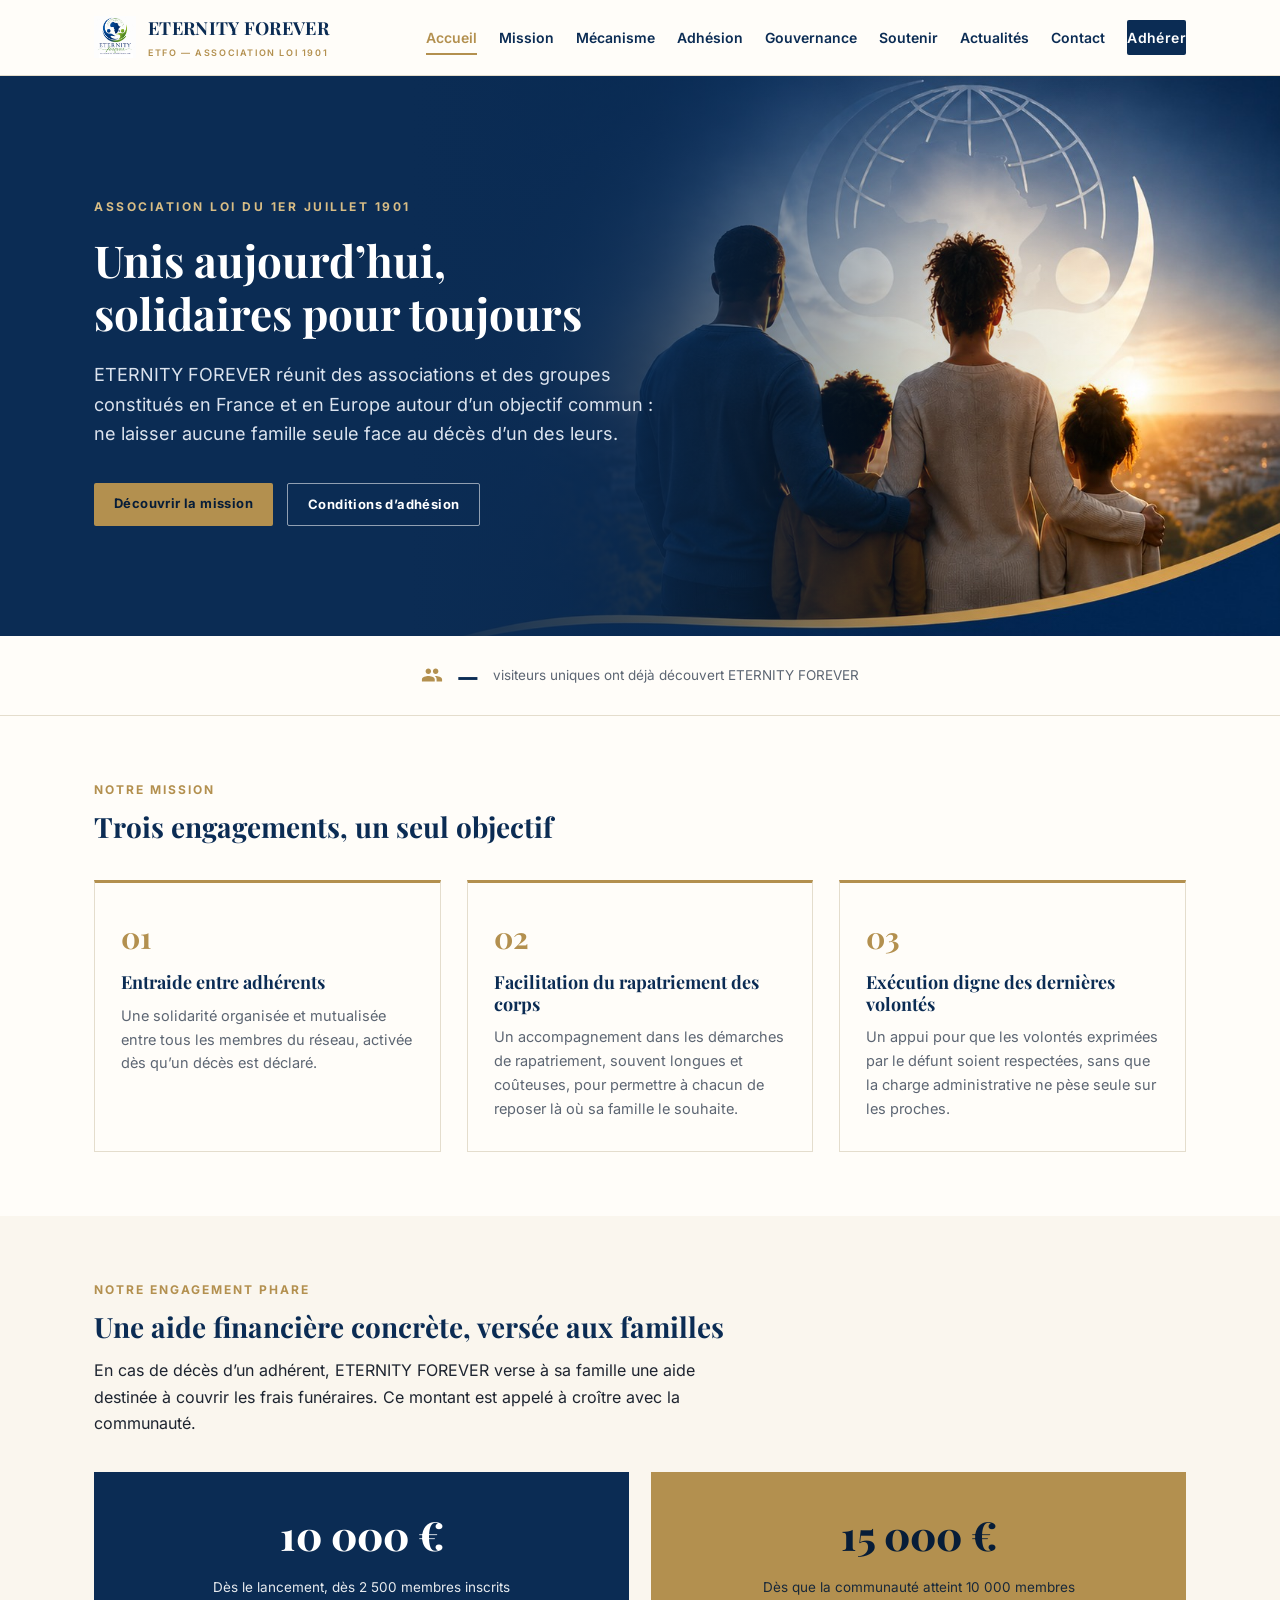
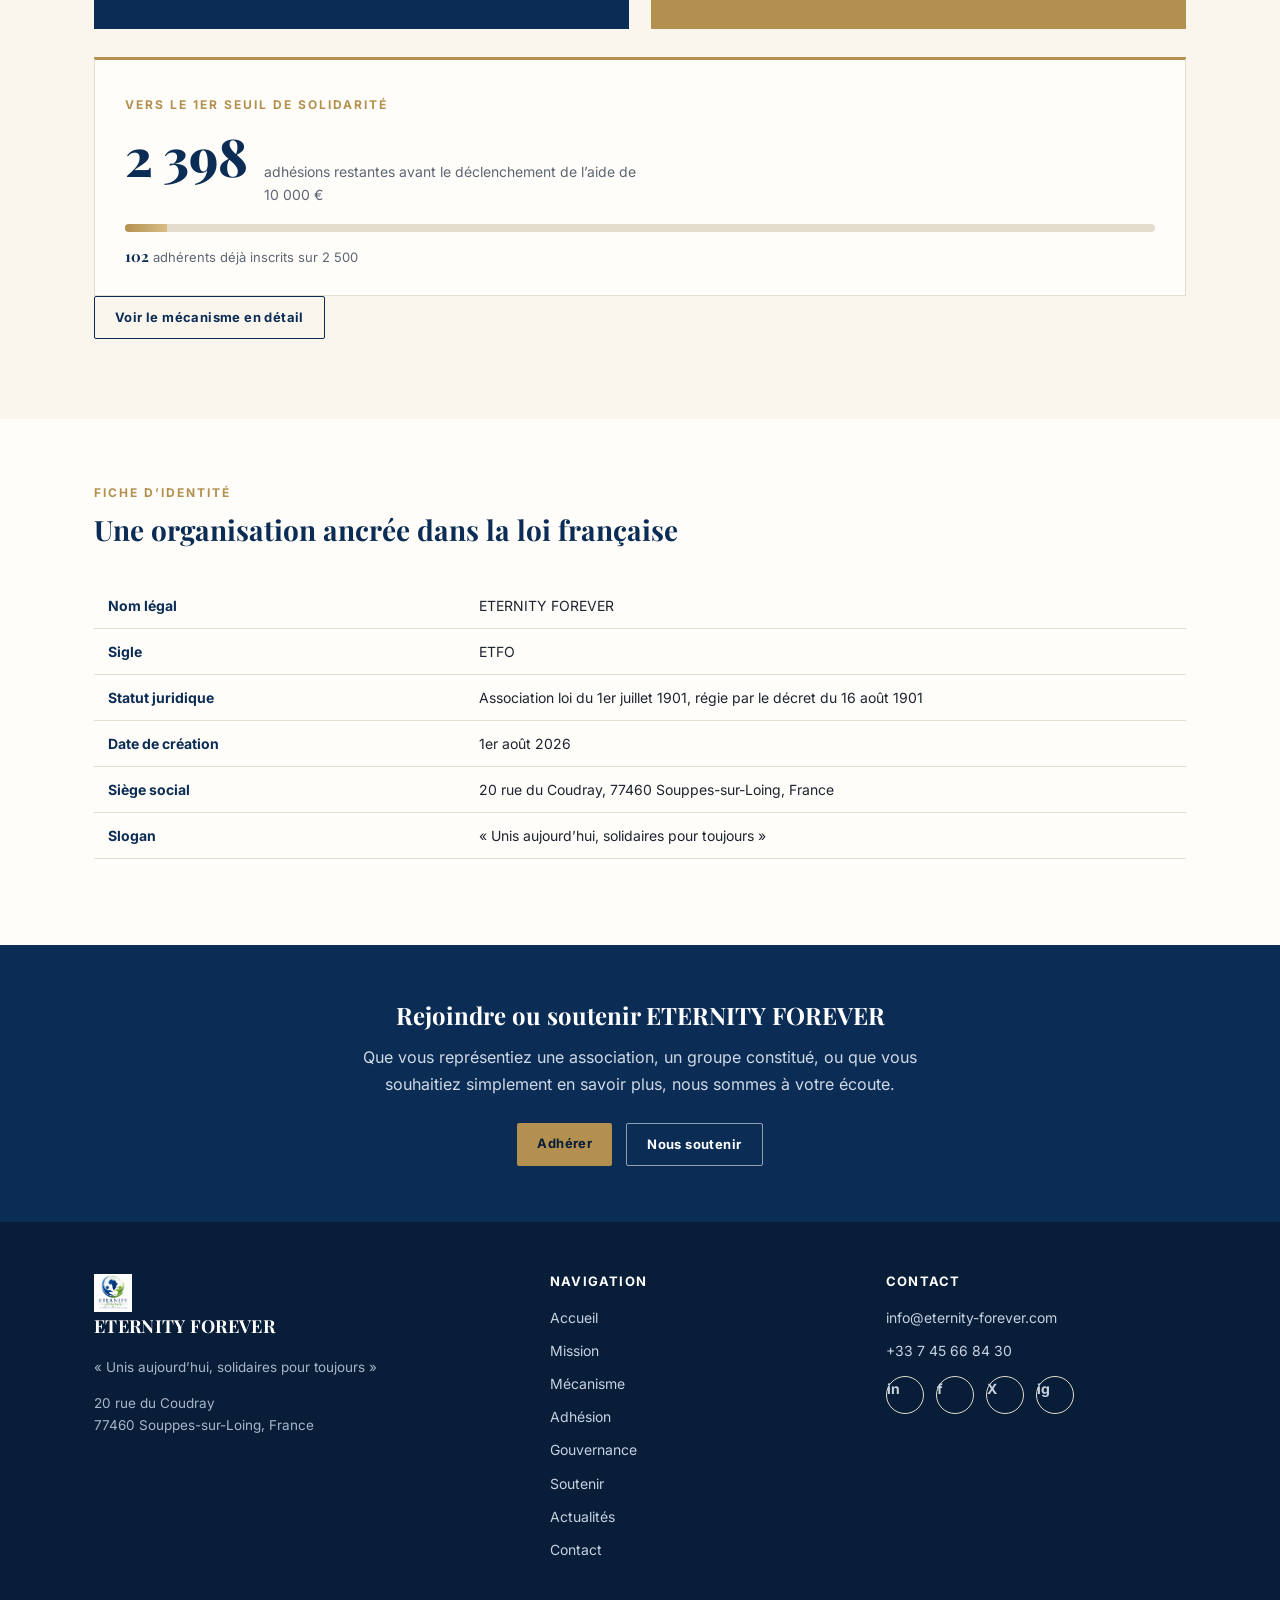
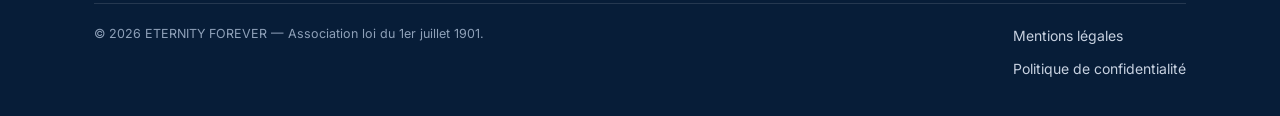
==== index.html @ 6b54b200 "Chnagements 15 sept" ====
<!DOCTYPE html>
<html lang="fr">
<head>
<meta charset="UTF-8">
<meta name="viewport" content="width=device-width, initial-scale=1.0">
<title>ETERNITY FOREVER — Solidarité funéraire entre communautés</title>
<meta name="description" content="ETERNITY FOREVER (ETFO) est une association loi 1901 qui organise l'entraide funéraire entre associations et groupes en France et en Europe : rapatriement des corps, exécution digne des dernières volontés, aide financière aux familles.">
<link rel="canonical" href="https://eternity-forever.com/">
<meta name="robots" content="index, follow">
<link rel="icon" type="image/png" href="assets/favicon.png">
<link rel="stylesheet" href="assets/styles.css?v=1789475439894">

<meta property="og:type" content="website">
<meta property="og:site_name" content="ETERNITY FOREVER">
<meta property="og:title" content="ETERNITY FOREVER — Solidarité funéraire entre communautés">
<meta property="og:description" content="ETERNITY FOREVER (ETFO) est une association loi 1901 qui organise l'entraide funéraire entre associations et groupes en France et en Europe : rapatriement des corps, exécution digne des dernières volontés, aide financière aux familles.">
<meta property="og:url" content="https://eternity-forever.com/">
<meta property="og:image" content="https://eternity-forever.com/assets/cover.png">
<meta property="og:locale" content="fr_FR">
<meta name="twitter:card" content="summary_large_image">
<meta name="twitter:title" content="ETERNITY FOREVER — Solidarité funéraire entre communautés">
<meta name="twitter:description" content="ETERNITY FOREVER (ETFO) est une association loi 1901 qui organise l'entraide funéraire entre associations et groupes en France et en Europe : rapatriement des corps, exécution digne des dernières volontés, aide financière aux familles.">
<meta name="twitter:image" content="https://eternity-forever.com/assets/cover.png">

<script type="application/ld+json">
{
  "@context": "https://schema.org",
  "@type": "NGO",
  "name": "ETERNITY FOREVER",
  "alternateName": "ETFO",
  "url": "https://eternity-forever.com/",
  "logo": "https://eternity-forever.com/assets/logo.jpg",
  "email": "info@eternity-forever.com",
  "telephone": "+33 7 45 66 84 30",
  "slogan": "Unis aujourd\u2019hui, solidaires pour toujours",
  "address": {
    "@type": "PostalAddress",
    "streetAddress": "20 rue du Coudray",
    "postalCode": "77460",
    "addressLocality": "Souppes-sur-Loing",
    "addressCountry": "FR"
  }
}
</script>
</head>
<body>
<a href="#main" class="skip-link">Aller au contenu</a>
<header class="site-header">
    <div class="bar">
      <a href="index.html" class="brand">
        <img src="assets/logo.jpg" alt="Logo ETERNITY FOREVER">
        <span class="name">ETERNITY FOREVER<small>ETFO — Association loi 1901</small></span>
      </a>
      <button class="navtoggle" aria-label="Ouvrir le menu" aria-expanded="false">
        <span></span><span></span><span></span>
      </button>
      <nav class="mainnav">
        <a href="index.html" class="active" aria-current="page">Accueil</a>
        <a href="mission.html">Mission</a>
        <a href="mecanisme.html">Mécanisme</a>
        <a href="adhesion.html">Adhésion</a>
        <a href="gouvernance.html">Gouvernance</a>
        <a href="soutenir.html">Soutenir</a>
        <a href="actualites.html">Actualités</a>
        <a href="contact.html">Contact</a>
        <a href="adhesion.html" class="cta-btn">Adhérer</a>
      </nav>
    </div>
  </header>
<main id="main">

  <section class="hero">
    <div class="hero-inner">
      <div class="eyebrow">Association loi du 1er juillet 1901</div>
      <h1>Unis aujourd’hui,<br>solidaires pour toujours</h1>
      <p class="lead">ETERNITY FOREVER réunit des associations et des groupes constitués en France et en Europe autour d’un objectif commun : ne laisser aucune famille seule face au décès d’un des leurs.</p>
      <div class="actions">
        <a href="mission.html" class="cta-btn light">Découvrir la mission</a>
        <a href="adhesion.html" class="cta-btn outline">Conditions d’adhésion</a>
      </div>
    </div>
  </section>

  <section class="visitor-band">
    <div class="vb-inner">
      <span class="vb-icon" aria-hidden="true">
        <svg viewBox="0 0 24 24" fill="none" xmlns="http://www.w3.org/2000/svg"><path d="M16 11c1.66 0 2.99-1.34 2.99-3S17.66 5 16 5s-3 1.34-3 3 1.34 3 3 3zm-8 0c1.66 0 2.99-1.34 2.99-3S9.66 5 8 5 5 6.34 5 8s1.34 3 3 3zm0 2c-2.33 0-7 1.17-7 3.5V19h14v-2.5c0-2.33-4.67-3.5-7-3.5zm8 0c-.29 0-.62.02-.97.05 1.16.84 1.97 1.97 1.97 3.45V19h6v-2.5c0-2.33-4.67-3.5-7-3.5z" fill="currentColor"/></svg>
      </span>
      <span class="vb-count" id="visitor-count">—</span>
      <span class="vb-label">visiteurs uniques ont déjà découvert ETERNITY FOREVER</span>
    </div>
  </section>

  <section class="block">
    <div class="container">
      <div class="section-head">
        <div class="kicker">Notre mission</div>
        <h2>Trois engagements, un seul objectif</h2>
      </div>
      <div class="grid3">
        <div class="pillar">
          <div class="pnum">01</div>
          <h3>Entraide entre adhérents</h3>
          <p>Une solidarité organisée et mutualisée entre tous les membres du réseau, activée dès qu’un décès est déclaré.</p>
        </div>
        <div class="pillar">
          <div class="pnum">02</div>
          <h3>Facilitation du rapatriement des corps</h3>
          <p>Un accompagnement dans les démarches de rapatriement, souvent longues et coûteuses, pour permettre à chacun de reposer là où sa famille le souhaite.</p>
        </div>
        <div class="pillar">
          <div class="pnum">03</div>
          <h3>Exécution digne des dernières volontés</h3>
          <p>Un appui pour que les volontés exprimées par le défunt soient respectées, sans que la charge administrative ne pèse seule sur les proches.</p>
        </div>
      </div>
    </div>
  </section>

  <section class="block alt">
    <div class="container">
      <div class="section-head">
        <div class="kicker">Notre engagement phare</div>
        <h2>Une aide financière concrète, versée aux familles</h2>
        <p>En cas de décès d’un adhérent, ETERNITY FOREVER verse à sa famille une aide destinée à couvrir les frais funéraires. Ce montant est appelé à croître avec la communauté.</p>
      </div>
      <div class="stat-row">
        <div class="stat">
          <div class="amount">10 000 €</div>
          <div class="cond">Dès le lancement, dès 2 500 membres inscrits</div>
        </div>
        <div class="stat alt">
          <div class="amount">15 000 €</div>
          <div class="cond">Dès que la communauté atteint 10 000 membres</div>
        </div>
      </div>

      <div class="countdown-box">
        <span class="cd-kicker">VERS LE 1ER SEUIL DE SOLIDARITÉ</span>
        <div class="cd-figures">
          <span class="cd-number">2 398</span>
          <span class="cd-caption">adhésions restantes avant le déclenchement de l’aide de 10 000 €</span>
        </div>
        <div class="cd-bar-track"><div class="cd-bar-fill" style="width:4.08%"></div></div>
        <div class="cd-foot"><strong>102</strong> adhérents déjà inscrits sur 2 500</div>
      </div>

      <p><a href="mecanisme.html" class="cta-btn ghost">Voir le mécanisme en détail</a></p>
    </div>
  </section>

  <section class="block">
    <div class="container">
      <div class="section-head">
        <div class="kicker">Fiche d’identité</div>
        <h2>Une organisation ancrée dans la loi française</h2>
      </div>
      <table class="info">
        <tr><td class="k">Nom légal</td><td>ETERNITY FOREVER</td></tr>
        <tr><td class="k">Sigle</td><td>ETFO</td></tr>
        <tr><td class="k">Statut juridique</td><td>Association loi du 1er juillet 1901, régie par le décret du 16 août 1901</td></tr>
        <tr><td class="k">Date de création</td><td>1er août 2026</td></tr>
        <tr><td class="k">Siège social</td><td>20 rue du Coudray, 77460 Souppes-sur-Loing, France</td></tr>
        <tr><td class="k">Slogan</td><td>« Unis aujourd’hui, solidaires pour toujours »</td></tr>
      </table>
    </div>
  </section>

  <section class="cta-band">
    <div class="container">
      <h2>Rejoindre ou soutenir ETERNITY FOREVER</h2>
      <p>Que vous représentiez une association, un groupe constitué, ou que vous souhaitiez simplement en savoir plus, nous sommes à votre écoute.</p>
      <div class="actions">
        <a href="adhesion.html" class="cta-btn light">Adhérer</a>
        <a href="soutenir.html" class="cta-btn outline">Nous soutenir</a>
      </div>
    </div>
  </section>

</main>
<footer class="site-footer">
    <div class="container">
      <div class="footer-grid">
        <div>
          <a href="index.html" class="brand" style="margin-bottom:14px;">
            <img src="assets/logo.jpg" alt="Logo ETERNITY FOREVER" style="height:38px;">
            <span class="name">ETERNITY FOREVER</span>
          </a>
          <p>« Unis aujourd’hui, solidaires pour toujours »</p>
          <p>20 rue du Coudray<br>77460 Souppes-sur-Loing, France</p>
        </div>
        <div>
          <h4>Navigation</h4>
          <a href="index.html">Accueil</a>
          <a href="mission.html">Mission</a>
          <a href="mecanisme.html">Mécanisme</a>
          <a href="adhesion.html">Adhésion</a>
          <a href="gouvernance.html">Gouvernance</a>
          <a href="soutenir.html">Soutenir</a>
          <a href="actualites.html">Actualités</a>
          <a href="contact.html">Contact</a>
        </div>
        <div>
          <h4>Contact</h4>
          <a href="mailto:info@eternity-forever.com">info@eternity-forever.com</a>
          <a href="tel:+33745668430">+33 7 45 66 84 30</a>
          <div class="social-row" aria-label="Réseaux sociaux d'ETERNITY FOREVER">
            <a href="#" title="LinkedIn (lien à compléter)">in</a>
            <a href="#" title="Facebook (lien à compléter)">f</a>
            <a href="#" title="X (lien à compléter)">X</a>
            <a href="#" title="Instagram (lien à compléter)">ig</a>
          </div>
        </div>
      </div>
      <div class="footer-bottom">
        <span>© 2026 ETERNITY FOREVER — Association loi du 1er juillet 1901.</span>
        <span><a href="mentions-legales.html">Mentions légales</a><a href="confidentialite.html">Politique de confidentialité</a></span>
      </div>
    </div>
  </footer>
<script src="assets/main.js?v=1789475439894"></script>
</body>
</html>
---- assets/styles.css ----
/* ==========================================================================
   ETERNITY FOREVER — feuille de style du site
   ========================================================================== */

@font-face { font-family:'Playfair'; src:url('fonts/Playfair-400.ttf') format('truetype'); font-weight:400; font-style:normal; font-display:swap; }
@font-face { font-family:'Playfair'; src:url('fonts/Playfair-500.ttf') format('truetype'); font-weight:500; font-style:normal; font-display:swap; }
@font-face { font-family:'Playfair'; src:url('fonts/Playfair-600.ttf') format('truetype'); font-weight:600; font-style:normal; font-display:swap; }
@font-face { font-family:'Playfair'; src:url('fonts/Playfair-700.ttf') format('truetype'); font-weight:700; font-style:normal; font-display:swap; }
@font-face { font-family:'Playfair'; src:url('fonts/Playfair-800.ttf') format('truetype'); font-weight:800; font-style:normal; font-display:swap; }
@font-face { font-family:'Playfair'; src:url('fonts/Playfair-900.ttf') format('truetype'); font-weight:900; font-style:normal; font-display:swap; }
@font-face { font-family:'Inter'; src:url('fonts/Inter-300.ttf') format('truetype'); font-weight:300; font-style:normal; font-display:swap; }
@font-face { font-family:'Inter'; src:url('fonts/Inter-400.ttf') format('truetype'); font-weight:400; font-style:normal; font-display:swap; }
@font-face { font-family:'Inter'; src:url('fonts/Inter-500.ttf') format('truetype'); font-weight:500; font-style:normal; font-display:swap; }
@font-face { font-family:'Inter'; src:url('fonts/Inter-600.ttf') format('truetype'); font-weight:600; font-style:normal; font-display:swap; }
@font-face { font-family:'Inter'; src:url('fonts/Inter-700.ttf') format('truetype'); font-weight:700; font-style:normal; font-display:swap; }
@font-face { font-family:'Inter'; src:url('fonts/Inter-800.ttf') format('truetype'); font-weight:800; font-style:normal; font-display:swap; }

:root{
  --navy:#0b2c54;
  --navy-deep:#071d38;
  --green:#4c7a2a;
  --green-deep:#3a5e20;
  --gold:#b3904f;
  --gold-light:#d8bd85;
  --cream:#faf6ee;
  --paper:#fffdf9;
  --ink:#1d2430;
  --muted:#5d6673;
  --hair:#e4ddcd;
  --maxw:1140px;
}

*{ box-sizing:border-box; }
html{ scroll-behavior:smooth; }
body{
  margin:0;
  font-family:'Inter',Arial,sans-serif;
  color:var(--ink);
  background:var(--paper);
  line-height:1.65;
  -webkit-font-smoothing:antialiased;
}
img{ max-width:100%; display:block; }
a{ color:inherit; text-decoration:none; }
h1,h2,h3,h4{ font-family:'Playfair',Georgia,serif; color:var(--navy); margin:0 0 0.5em; line-height:1.2; }
p{ margin:0 0 1em; }
.container{ max-width:var(--maxw); margin:0 auto; padding:0 24px; }
.kicker{ font-size:12px; letter-spacing:2px; text-transform:uppercase; color:var(--gold); font-weight:700; margin-bottom:10px; }
.rule{ width:56px; height:3px; background:var(--gold); margin:18px 0 28px; border:none; }
.rule.center{ margin-left:auto; margin-right:auto; }

/* ---------- Header ---------- */
.site-header{
  position:sticky; top:0; z-index:50;
  background:rgba(255,253,249,.94);
  backdrop-filter:blur(6px);
  border-bottom:1px solid var(--hair);
}
.site-header .bar{ display:flex; align-items:center; justify-content:space-between; padding:14px 24px; max-width:var(--maxw); margin:0 auto; }
.brand{ display:flex; align-items:center; gap:12px; }
.brand img{ height:42px; width:auto; }
.brand .name{ font-family:'Playfair',serif; font-weight:700; color:var(--navy); font-size:18px; letter-spacing:.3px; }
.brand .name small{ display:block; font-family:'Inter',sans-serif; font-weight:600; letter-spacing:1.6px; text-transform:uppercase; font-size:9px; color:var(--gold); margin-top:2px; }

nav.mainnav{ display:flex; align-items:center; gap:22px; }
nav.mainnav a{ font-size:14px; font-weight:600; color:var(--navy); position:relative; padding:6px 0; white-space:nowrap; }
nav.mainnav a.active{ color:var(--gold); }
nav.mainnav a::after{ content:""; position:absolute; left:0; right:0; bottom:0; height:2px; background:var(--gold); transform:scaleX(0); transition:transform .2s; }
nav.mainnav a:hover::after, nav.mainnav a.active::after{ transform:scaleX(1); }
.cta-btn{ display:inline-block; background:var(--navy); color:#fff !important; padding:10px 20px; border-radius:2px; font-size:13px; font-weight:700; letter-spacing:.4px; }
.cta-btn:hover{ background:var(--navy-deep); }
.cta-btn.ghost{ background:transparent; color:var(--navy) !important; border:1.5px solid var(--navy); }
.cta-btn.ghost:hover{ background:var(--navy); color:#fff !important; }
/* Variantes pour boutons sur fond sombre (hero, cta-band, ...) */
.cta-btn.light{ background:var(--gold); color:var(--navy-deep) !important; }
.cta-btn.light:hover{ background:var(--gold-light); }
.cta-btn.outline{ background:transparent; border:1.5px solid rgba(255,255,255,.55); color:#fff !important; }
.cta-btn.outline:hover{ background:rgba(255,255,255,.1); }

.navtoggle{ display:none; background:none; border:none; cursor:pointer; padding:8px; }
.navtoggle span{ display:block; width:24px; height:2px; background:var(--navy); margin:5px 0; transition:.2s; }

@media (max-width:900px){
  nav.mainnav{
    position:fixed; inset:64px 0 0 0; background:var(--paper);
    flex-direction:column; align-items:flex-start; gap:0;
    padding:12px 24px; transform:translateX(100%); transition:transform .25s ease;
    overflow-y:auto;
  }
  nav.mainnav.open{ transform:translateX(0); }
  nav.mainnav a{ width:100%; padding:14px 0; border-bottom:1px solid var(--hair); }
  nav.mainnav .cta-btn{ margin-top:16px; text-align:center; width:100%; }
  .navtoggle{ display:block; }
}

/* ---------- Hero ---------- */
.hero{
  position:relative; color:#fff; overflow:hidden;
  background-image:
    linear-gradient(90deg, var(--navy) 0%, var(--navy) 32%, rgba(11,44,84,.72) 52%, rgba(11,44,84,.18) 72%, rgba(11,44,84,0) 88%),
    url('hero-family.jpg');
  background-size: cover;
  background-position: center right;
  background-repeat: no-repeat;
  min-height:560px;
  display:flex;
  align-items:center;
}
.hero-inner{ position:relative; z-index:1; max-width:var(--maxw); margin:0 auto; padding:96px 24px 84px; width:100%; }
.hero .eyebrow{ font-size:12px; letter-spacing:2.5px; text-transform:uppercase; color:var(--gold-light); font-weight:700; margin-bottom:18px; }
.hero h1{ color:#fff; font-size:44px; max-width:720px; margin-bottom:20px; }
.hero .lead{ color:#dbe3ee; font-size:18px; max-width:560px; margin-bottom:34px; }
.hero .actions{ display:flex; gap:14px; flex-wrap:wrap; }
.hero .cta-btn.light{ background:var(--gold); color:var(--navy-deep) !important; }
.hero .cta-btn.light:hover{ background:var(--gold-light); }
.hero .cta-btn.outline{ border:1.5px solid rgba(255,255,255,.55); color:#fff !important; }
.hero .cta-btn.outline:hover{ background:rgba(255,255,255,.1); }
@media (max-width:600px){ .hero{ min-height:440px; } .hero h1{ font-size:32px; } .hero-inner{ padding:70px 20px 56px; } }

/* Visitor counter band (accueil uniquement) */
.visitor-band{ background:var(--paper); border-bottom:1px solid var(--hair); padding:20px 24px; }
.visitor-band .vb-inner{
  max-width:var(--maxw); margin:0 auto; display:flex; align-items:center; justify-content:center;
  gap:14px; text-align:center; flex-wrap:wrap;
}
.visitor-band .vb-icon{ color:var(--gold); flex-shrink:0; display:flex; }
.visitor-band .vb-icon svg{ width:22px; height:22px; }
.visitor-band .vb-count{ font-family:'Playfair',serif; font-weight:800; font-size:24px; color:var(--navy); }
.visitor-band .vb-label{ font-size:13.5px; color:var(--muted); }
@media (max-width:600px){ .visitor-band .vb-label{ font-size:12.5px; } }

.page-hero{ background:var(--navy); color:#fff; padding:64px 24px 54px; }
.page-hero .container{ max-width:var(--maxw); }
.page-hero h1{ color:#fff; font-size:34px; margin-bottom:10px; }
.page-hero p{ color:#cfd9e6; max-width:640px; font-size:16px; margin:0; }

/* ---------- Sections ---------- */
section.block{ padding:64px 24px; }
section.block.tight{ padding:44px 24px; }
section.block.alt{ background:var(--cream); }
.section-head{ max-width:640px; margin-bottom:36px; }
.section-head h2{ font-size:28px; }

/* Pillars / cards */
.grid3{ display:grid; grid-template-columns:repeat(3,1fr); gap:26px; }
.grid2{ display:grid; grid-template-columns:repeat(2,1fr); gap:26px; }
@media (max-width:820px){ .grid3, .grid2{ grid-template-columns:1fr; } }

.pillar{ background:var(--paper); border:1px solid var(--hair); padding:30px 26px; border-top:3px solid var(--gold); }
.pillar .pnum{ font-family:'Playfair',serif; font-size:30px; color:var(--gold); font-weight:700; margin-bottom:10px; }
.pillar h3{ font-size:18px; margin-bottom:10px; }
.pillar p{ color:var(--muted); font-size:14.5px; margin:0; }

/* Stats */
.stat-row{ display:flex; gap:22px; flex-wrap:wrap; margin:28px 0; }
.stat{ flex:1; min-width:220px; background:var(--navy); color:#fff; padding:30px 26px; text-align:center; }
.stat.alt{ background:var(--gold); color:var(--navy-deep); }
.stat .amount{ font-family:'Playfair',serif; font-size:40px; font-weight:800; margin-bottom:8px; }
.stat .cond{ font-size:13.5px; opacity:.9; }

/* Compte à rebours vers le 1er seuil de solidarité (2 500 membres) */
.countdown-box{ background:var(--paper); border:1px solid var(--hair); border-top:3px solid var(--gold); padding:30px 30px 26px; }
.cd-kicker{ font-size:12px; letter-spacing:2px; text-transform:uppercase; color:var(--gold); font-weight:700; }
.cd-figures{ display:flex; align-items:baseline; gap:16px; flex-wrap:wrap; margin:14px 0 18px; }
.cd-number{ font-family:'Playfair',serif; font-weight:800; font-size:52px; color:var(--navy); line-height:1; }
.cd-caption{ font-size:14px; color:var(--muted); max-width:380px; }
.cd-bar-track{ height:8px; background:var(--hair); border-radius:4px; overflow:hidden; }
.cd-bar-fill{ height:100%; width:0%; background:linear-gradient(90deg,var(--gold),var(--gold-light)); transition:width .6s ease; }
.cd-foot{ margin-top:12px; font-size:13px; color:var(--muted); }
.cd-foot strong{ color:var(--navy); font-family:'Playfair',serif; font-size:15px; font-weight:700; }

/* Flow / steps */
.flow{ display:flex; align-items:stretch; gap:18px; margin:30px 0; flex-wrap:wrap; }
.flow .step{ flex:1; min-width:200px; background:var(--paper); border:1px solid var(--hair); padding:22px; }
.flow .step h4{ font-size:15px; margin-bottom:8px; }
.flow .step p{ font-size:13.5px; color:var(--muted); margin:0; }
.flow .arrow{ display:flex; align-items:center; justify-content:center; color:var(--gold); font-size:22px; font-weight:700; }
@media (max-width:820px){ .flow{ flex-direction:column; } .flow .arrow{ transform:rotate(90deg); } }

.steps{ counter-reset:step; margin:28px 0; }
.step-item{ display:flex; gap:18px; padding:18px 0; border-bottom:1px solid var(--hair); }
.step-item:last-child{ border-bottom:none; }
.step-item .sn{ flex:0 0 auto; width:36px; height:36px; border-radius:50%; background:var(--navy); color:#fff; display:flex; align-items:center; justify-content:center; font-family:'Playfair',serif; font-weight:700; }
.step-item h4{ font-size:15.5px; margin-bottom:4px; }
.step-item p{ font-size:14px; color:var(--muted); margin:0; }

/* Callouts */
.callout{ background:var(--cream); border-left:4px solid var(--gold); padding:18px 22px; margin:24px 0; font-size:14.5px; color:var(--ink); }
.callout.green{ border-left-color:var(--green); }
.callout b{ color:var(--navy); }

/* Info table */
table.info{ width:100%; border-collapse:collapse; margin:22px 0; font-size:14px; }
table.info th{ text-align:left; background:var(--navy); color:#fff; padding:10px 14px; font-family:'Playfair',serif; font-weight:700; font-size:14px; }
table.info td{ padding:11px 14px; border-bottom:1px solid var(--hair); vertical-align:top; }
table.info td.k{ font-weight:700; color:var(--navy); width:34%; }

/* Org chart */
.org{ display:flex; flex-direction:column; align-items:center; gap:0; margin:34px 0; }
.org-box{ width:100%; max-width:560px; border:1.5px solid var(--navy); padding:16px 22px; text-align:center; background:var(--paper); }
.org-box.dashed{ border-style:dashed; }
.org-box .t{ font-family:'Playfair',serif; font-weight:700; color:var(--navy); font-size:16px; }
.org-box .s{ font-size:13px; color:var(--muted); margin-top:4px; }
.org-connector{ width:2px; height:26px; background:var(--gold); }

/* Person cards */
.person{ background:var(--paper); border:1px solid var(--hair); text-align:center; padding:0 0 26px; overflow:hidden; }
.person .top-band{ height:6px; background:linear-gradient(90deg,var(--gold),var(--green)); }
.person .initials{ width:64px; height:64px; border-radius:50%; background:var(--navy); color:#fff; display:flex; align-items:center; justify-content:center; font-family:'Playfair',serif; font-weight:700; font-size:20px; margin:24px auto 14px; }
.person .role{ font-size:11px; letter-spacing:1.6px; text-transform:uppercase; color:var(--gold); font-weight:700; }
.person .name{ font-family:'Playfair',serif; font-weight:700; color:var(--navy); font-size:18px; margin:8px 0 12px; }
.person .desc{ font-size:13.5px; color:var(--muted); padding:0 22px; }

/* Contact */
.contact-grid{ display:grid; grid-template-columns:repeat(3,1fr); gap:26px; margin:30px 0; }
@media (max-width:820px){ .contact-grid{ grid-template-columns:1fr; } }
.contact-card{ background:var(--paper); border:1px solid var(--hair); padding:22px; }
.contact-card .lbl{ font-size:11px; letter-spacing:1.4px; text-transform:uppercase; color:var(--gold); font-weight:700; margin-bottom:8px; }
.contact-card .val{ font-size:15px; color:var(--ink); font-weight:600; }
.contact-card a.val{ color:var(--navy); }

form.contact-form{ display:grid; gap:16px; max-width:640px; margin-top:24px; }
form.contact-form label{ font-size:13px; font-weight:700; color:var(--navy); display:block; margin-bottom:6px; }
form.contact-form input, form.contact-form textarea, form.contact-form select{
  width:100%; padding:12px 14px; border:1px solid var(--hair); background:var(--paper);
  font-family:'Inter',sans-serif; font-size:14px; color:var(--ink);
}
form.contact-form textarea{ min-height:140px; resize:vertical; }
form.contact-form button{ justify-self:start; }
.form-row2{ display:grid; grid-template-columns:1fr 1fr; gap:16px; }
@media (max-width:600px){ .form-row2{ grid-template-columns:1fr; } }
.form-note{ font-size:12.5px; color:var(--muted); }

.social-row{ display:flex; gap:12px; margin-top:14px; }
.social-row a{ width:38px; height:38px; border:1px solid var(--hair); border-radius:50%; display:flex; align-items:center; justify-content:center; font-size:13px; font-weight:700; color:var(--navy); }
.social-row a:hover{ background:var(--navy); color:#fff; border-color:var(--navy); }

/* CTA banner */
.cta-band{ background:var(--navy); color:#fff; padding:56px 24px; text-align:center; }
.cta-band h2{ color:#fff; margin-bottom:14px; }
.cta-band p{ color:#cfd9e6; max-width:560px; margin:0 auto 26px; }
.cta-band .actions{ display:flex; gap:14px; justify-content:center; flex-wrap:wrap; }

/* Notice / placeholder box */
.notice-box{ border:1.5px dashed var(--gold); background:var(--cream); padding:40px 30px; text-align:center; max-width:640px; margin:20px auto; }
.notice-box h3{ margin-bottom:10px; }
.notice-box p{ color:var(--muted); margin:0; }

/* Footer */
footer.site-footer{ background:var(--navy-deep); color:#c7d1e0; padding:52px 24px 26px; }
footer.site-footer .container{ max-width:var(--maxw); }
.footer-grid{ display:grid; grid-template-columns:1.4fr 1fr 1fr; gap:36px; margin-bottom:32px; }
@media (max-width:820px){ .footer-grid{ grid-template-columns:1fr; } }
footer.site-footer .brand .name{ color:#fff; }
footer.site-footer h4{ color:#fff; font-family:'Inter',sans-serif; font-size:13px; letter-spacing:1.2px; text-transform:uppercase; margin-bottom:16px; }
footer.site-footer a{ display:block; font-size:14px; color:#c7d1e0; margin-bottom:10px; }
footer.site-footer a:hover{ color:var(--gold-light); }
footer.site-footer p{ font-size:13.5px; color:#a9b6c8; }
.footer-bottom{ border-top:1px solid rgba(255,255,255,.12); padding-top:20px; display:flex; justify-content:space-between; flex-wrap:wrap; gap:10px; font-size:12.5px; color:#8ea0b8; }
.footer-bottom a{ color:#8ea0b8; display:inline; margin:0 0 0 16px; }

.skip-link{ position:absolute; left:-999px; top:0; background:var(--navy); color:#fff; padding:10px 16px; z-index:100; }
.skip-link:focus{ left:8px; top:8px; }

.legal-content{ max-width:760px; margin:0 auto; }
.legal-content h2{ font-size:20px; margin-top:34px; }
.legal-content p, .legal-content li{ color:var(--ink); font-size:14.5px; }
.legal-content ul{ padding-left:20px; }
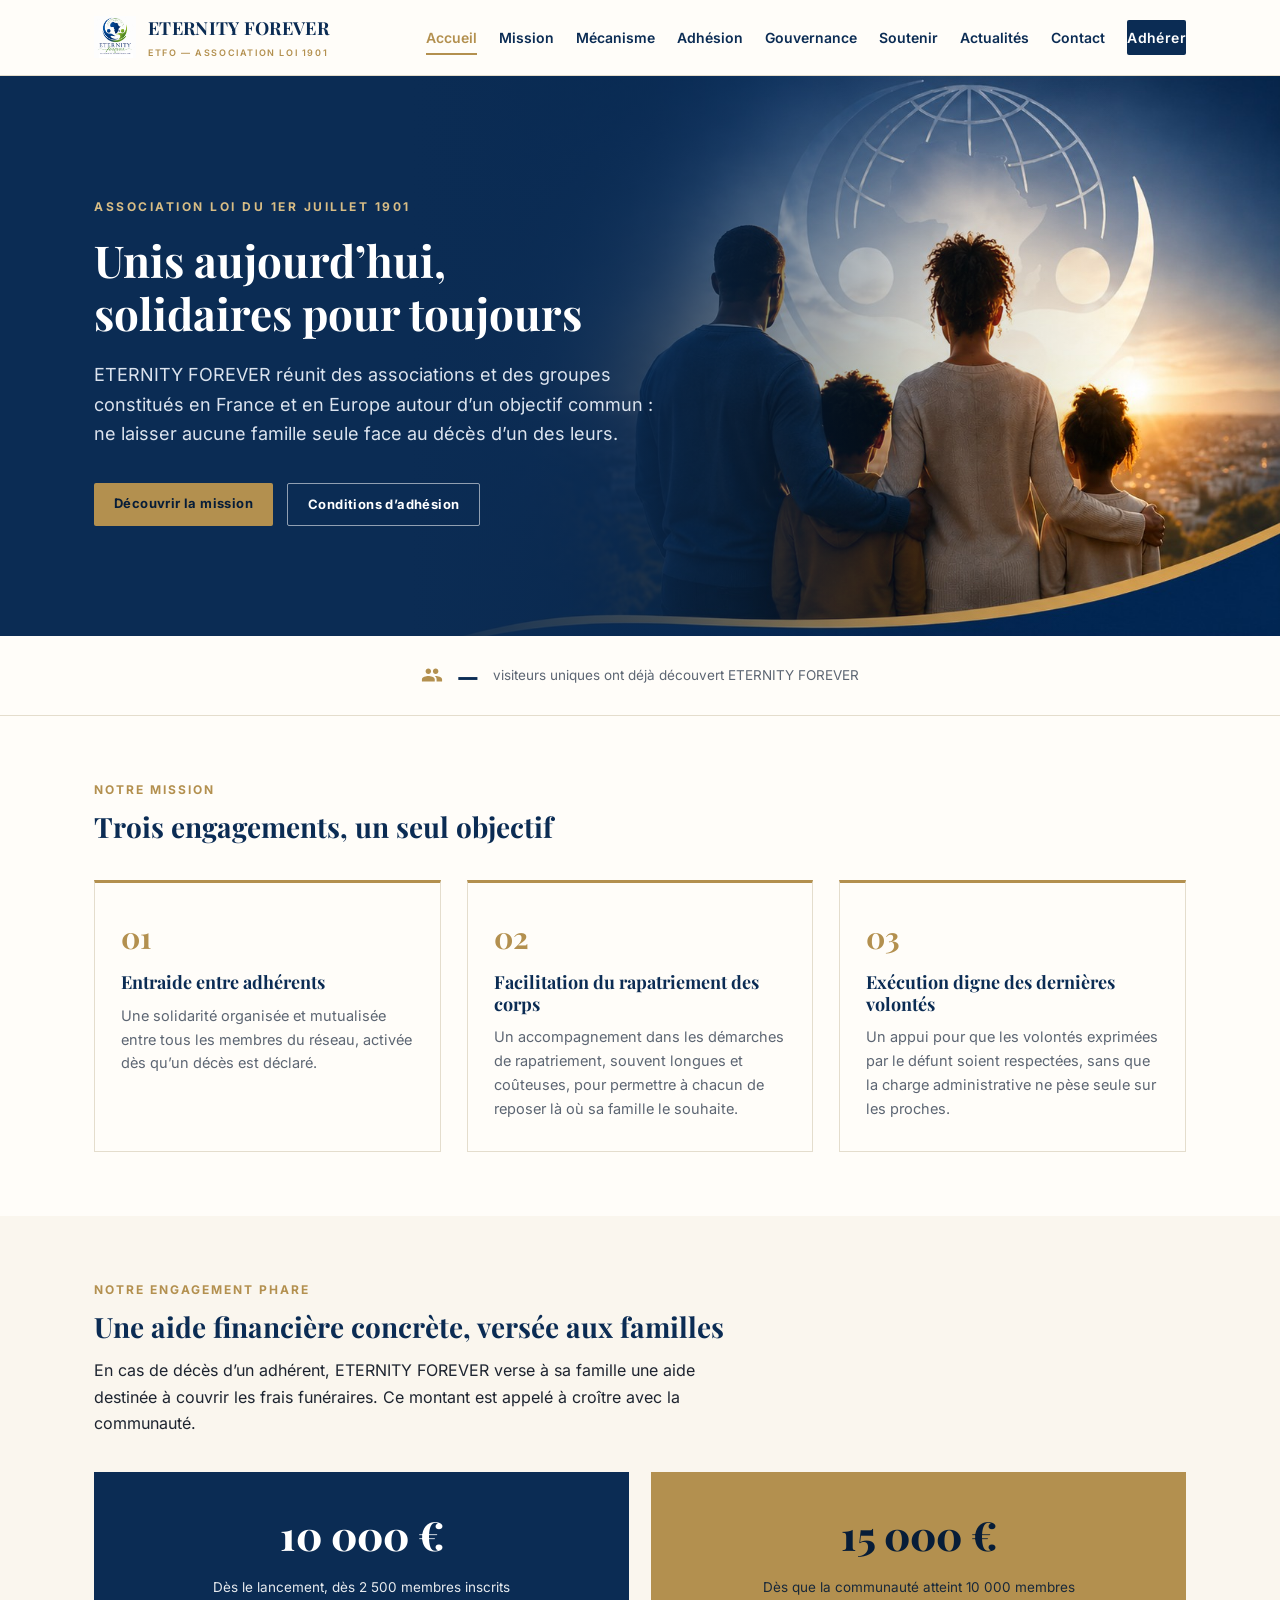
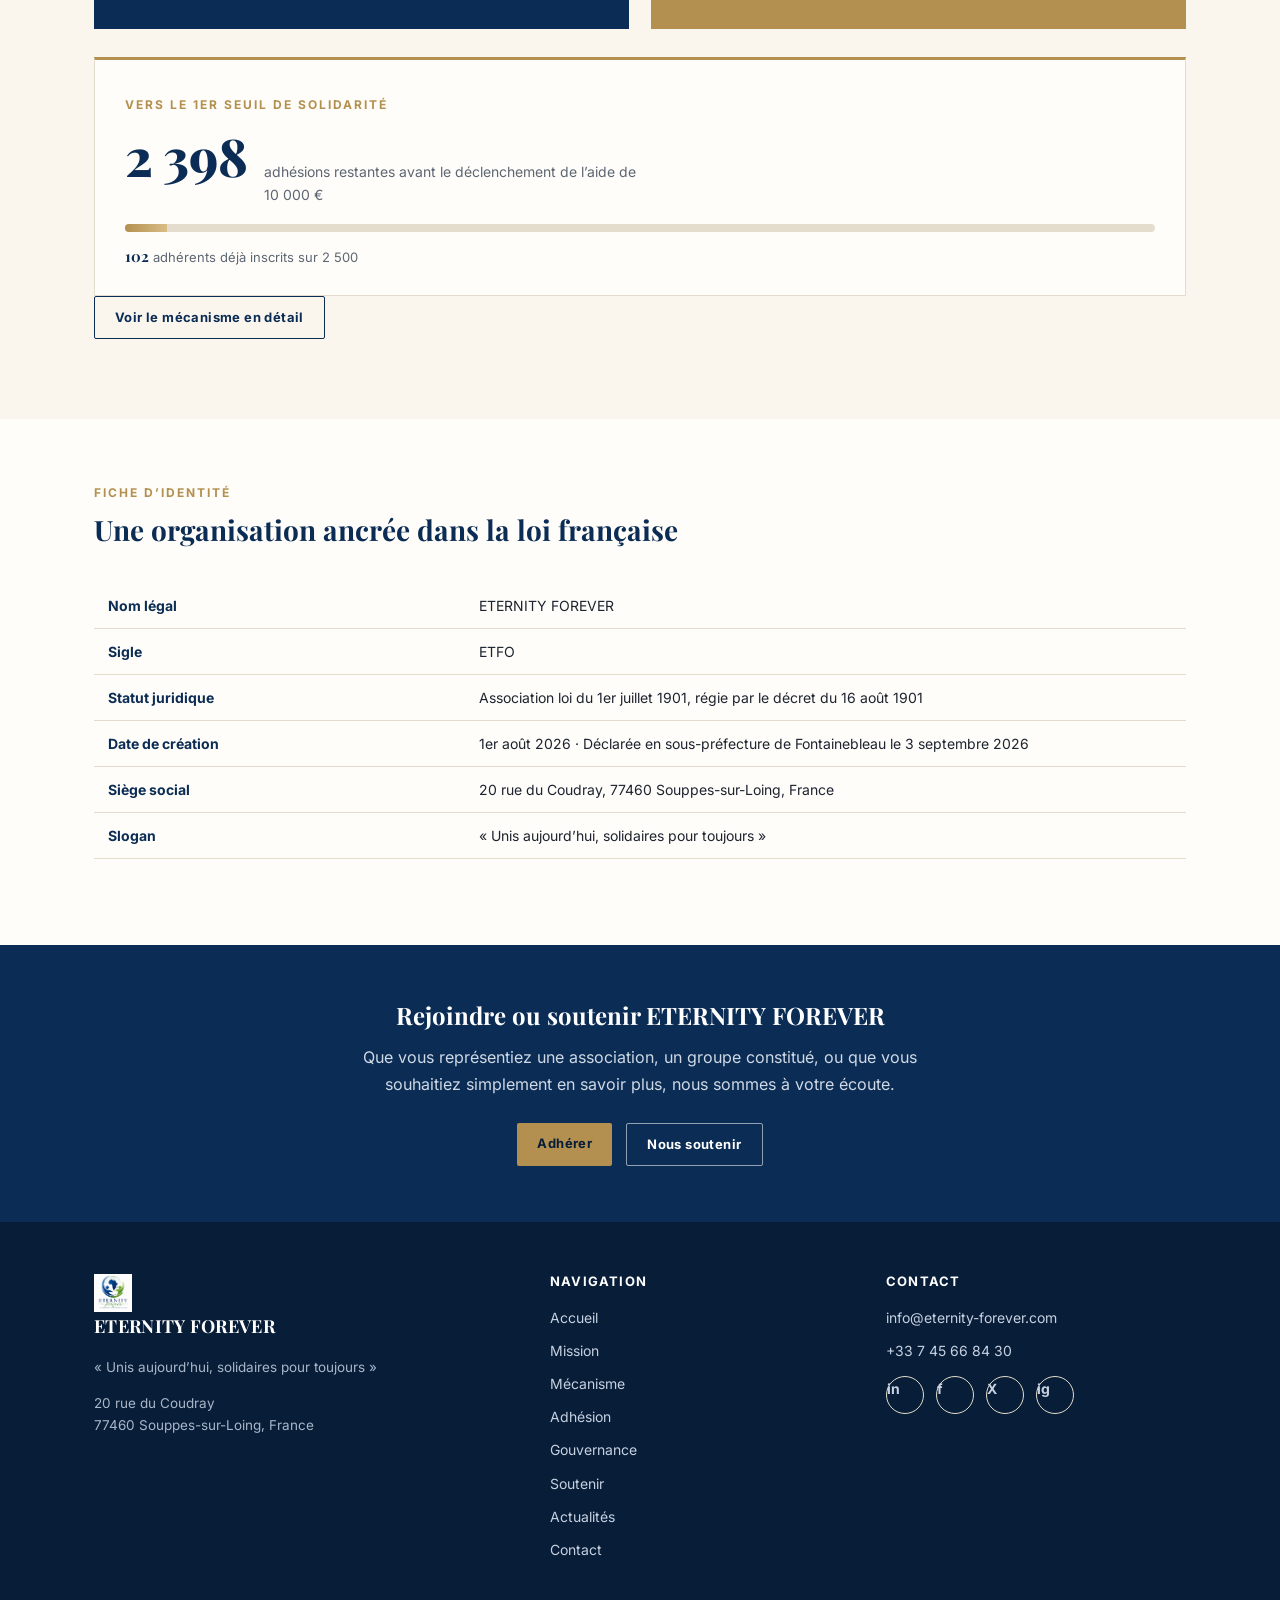
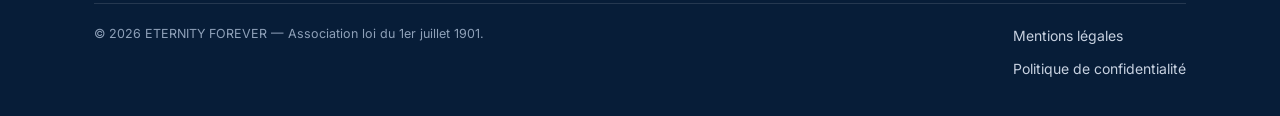
==== commit da8094d3: "Correction arrêté" ====
--- a/index.html
+++ b/index.html
@@ -8,7 +8,7 @@
 <link rel="canonical" href="https://eternity-forever.com/">
 <meta name="robots" content="index, follow">
 <link rel="icon" type="image/png" href="assets/favicon.png">
-<link rel="stylesheet" href="assets/styles.css?v=1789475439894">
+<link rel="stylesheet" href="assets/styles.css?v=1789476355804">
 
 <meta property="og:type" content="website">
 <meta property="og:site_name" content="ETERNITY FOREVER">
@@ -159,7 +159,7 @@
         <tr><td class="k">Nom légal</td><td>ETERNITY FOREVER</td></tr>
         <tr><td class="k">Sigle</td><td>ETFO</td></tr>
         <tr><td class="k">Statut juridique</td><td>Association loi du 1er juillet 1901, régie par le décret du 16 août 1901</td></tr>
-        <tr><td class="k">Date de création</td><td>1er août 2026</td></tr>
+        <tr><td class="k">Date de création</td><td>1er août 2026 · Déclarée en sous-préfecture de Fontainebleau le 3 septembre 2026</td></tr>
         <tr><td class="k">Siège social</td><td>20 rue du Coudray, 77460 Souppes-sur-Loing, France</td></tr>
         <tr><td class="k">Slogan</td><td>« Unis aujourd’hui, solidaires pour toujours »</td></tr>
       </table>
@@ -218,6 +218,6 @@
       </div>
     </div>
   </footer>
-<script src="assets/main.js?v=1789475439894"></script>
+<script src="assets/main.js?v=1789476355804"></script>
 </body>
 </html>
--- a/assets/styles.css
+++ b/assets/styles.css
@@ -195,6 +195,16 @@
 table.info td{ padding:11px 14px; border-bottom:1px solid var(--hair); vertical-align:top; }
 table.info td.k{ font-weight:700; color:var(--navy); width:34%; }
 
+/* Document officiel (capture + lien PDF) */
+.doc-showcase{ display:flex; gap:28px; align-items:flex-start; background:var(--paper); border:1px solid var(--hair); border-top:3px solid var(--navy); padding:28px; margin:28px 0; flex-wrap:wrap; }
+.doc-showcase .doc-thumb{ flex:0 0 200px; display:block; }
+.doc-showcase .doc-thumb img{ width:100%; border:1px solid var(--hair); }
+.doc-showcase .doc-info{ flex:1; min-width:240px; }
+.doc-showcase .doc-label{ font-size:11px; letter-spacing:1.6px; text-transform:uppercase; color:var(--gold); font-weight:700; margin-bottom:8px; }
+.doc-showcase .doc-info h3{ font-size:17px; margin-bottom:10px; }
+.doc-showcase .doc-info p{ font-size:14px; color:var(--muted); margin:0 0 18px; }
+@media (max-width:600px){ .doc-showcase{ flex-direction:column; padding:22px; } .doc-showcase .doc-thumb{ flex:0 0 auto; max-width:220px; margin:0 auto; } }
+
 /* Org chart */
 .org{ display:flex; flex-direction:column; align-items:center; gap:0; margin:34px 0; }
 .org-box{ width:100%; max-width:560px; border:1.5px solid var(--navy); padding:16px 22px; text-align:center; background:var(--paper); }
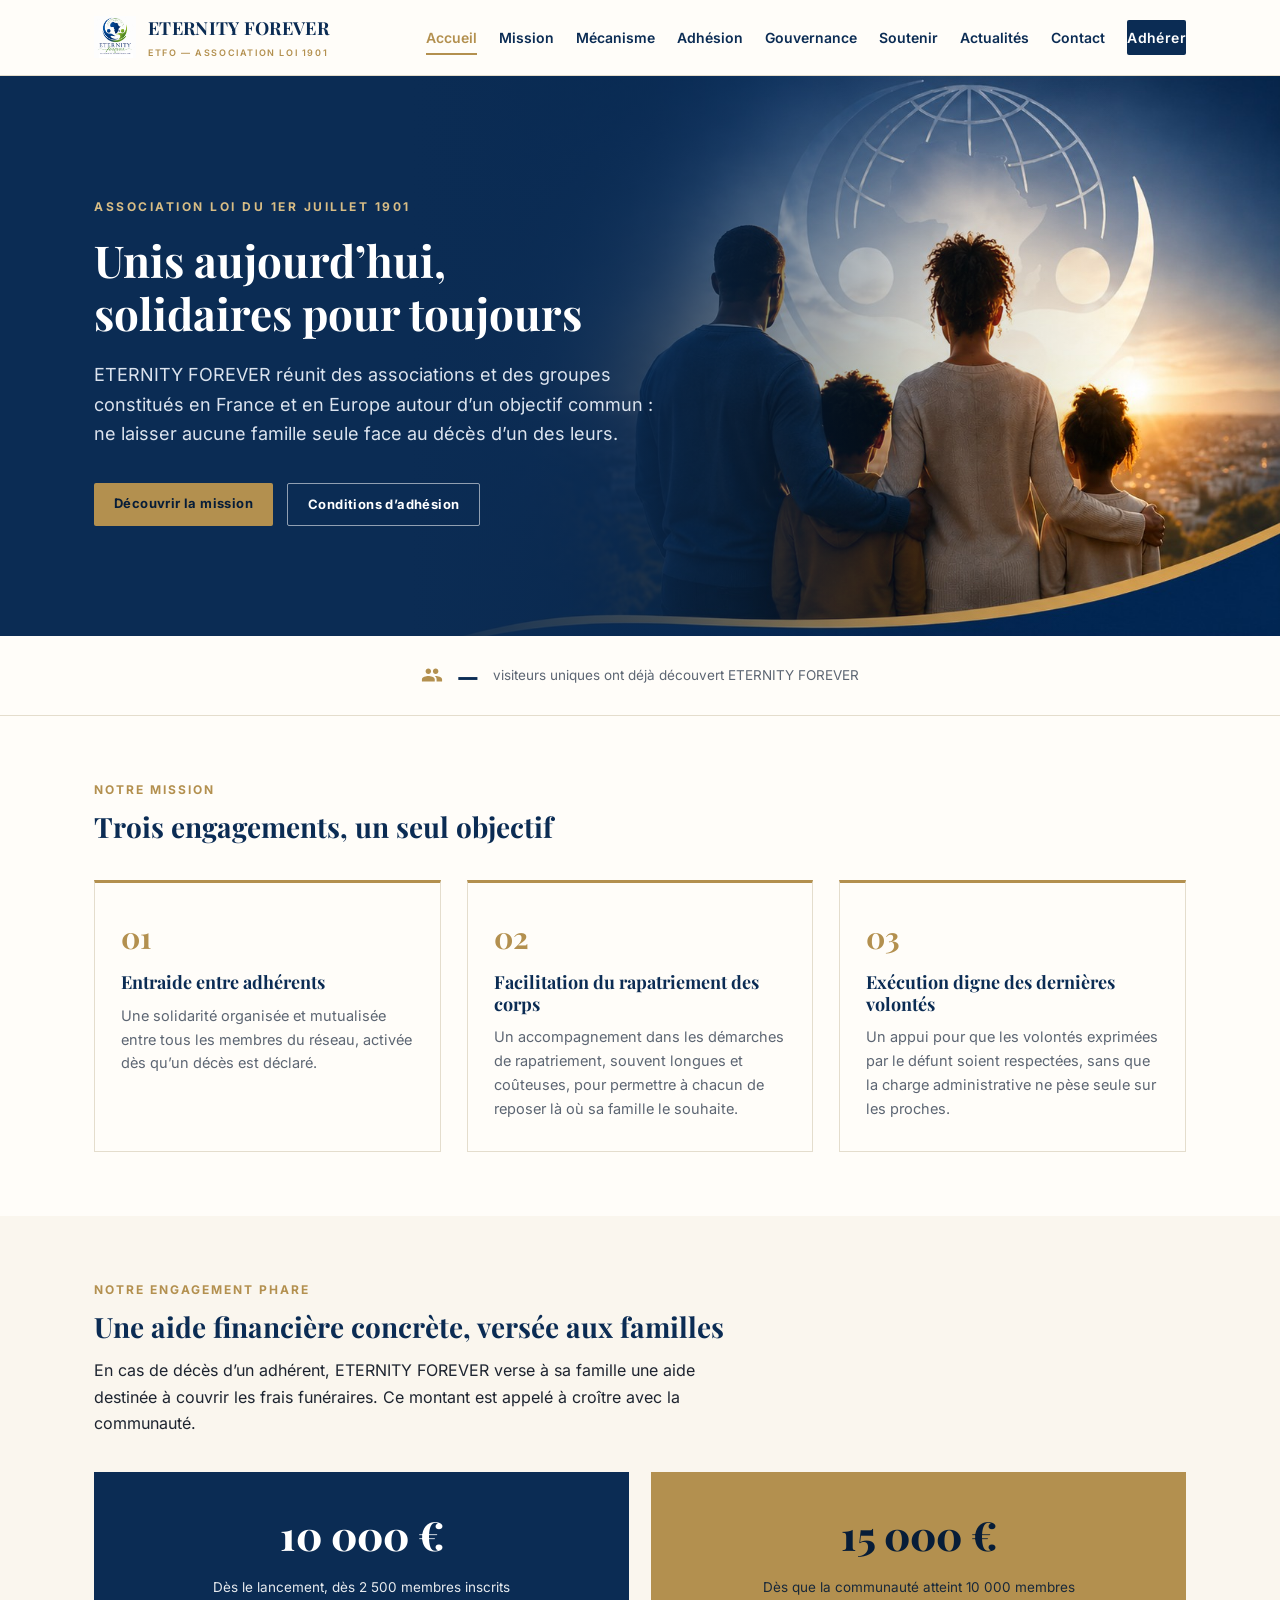
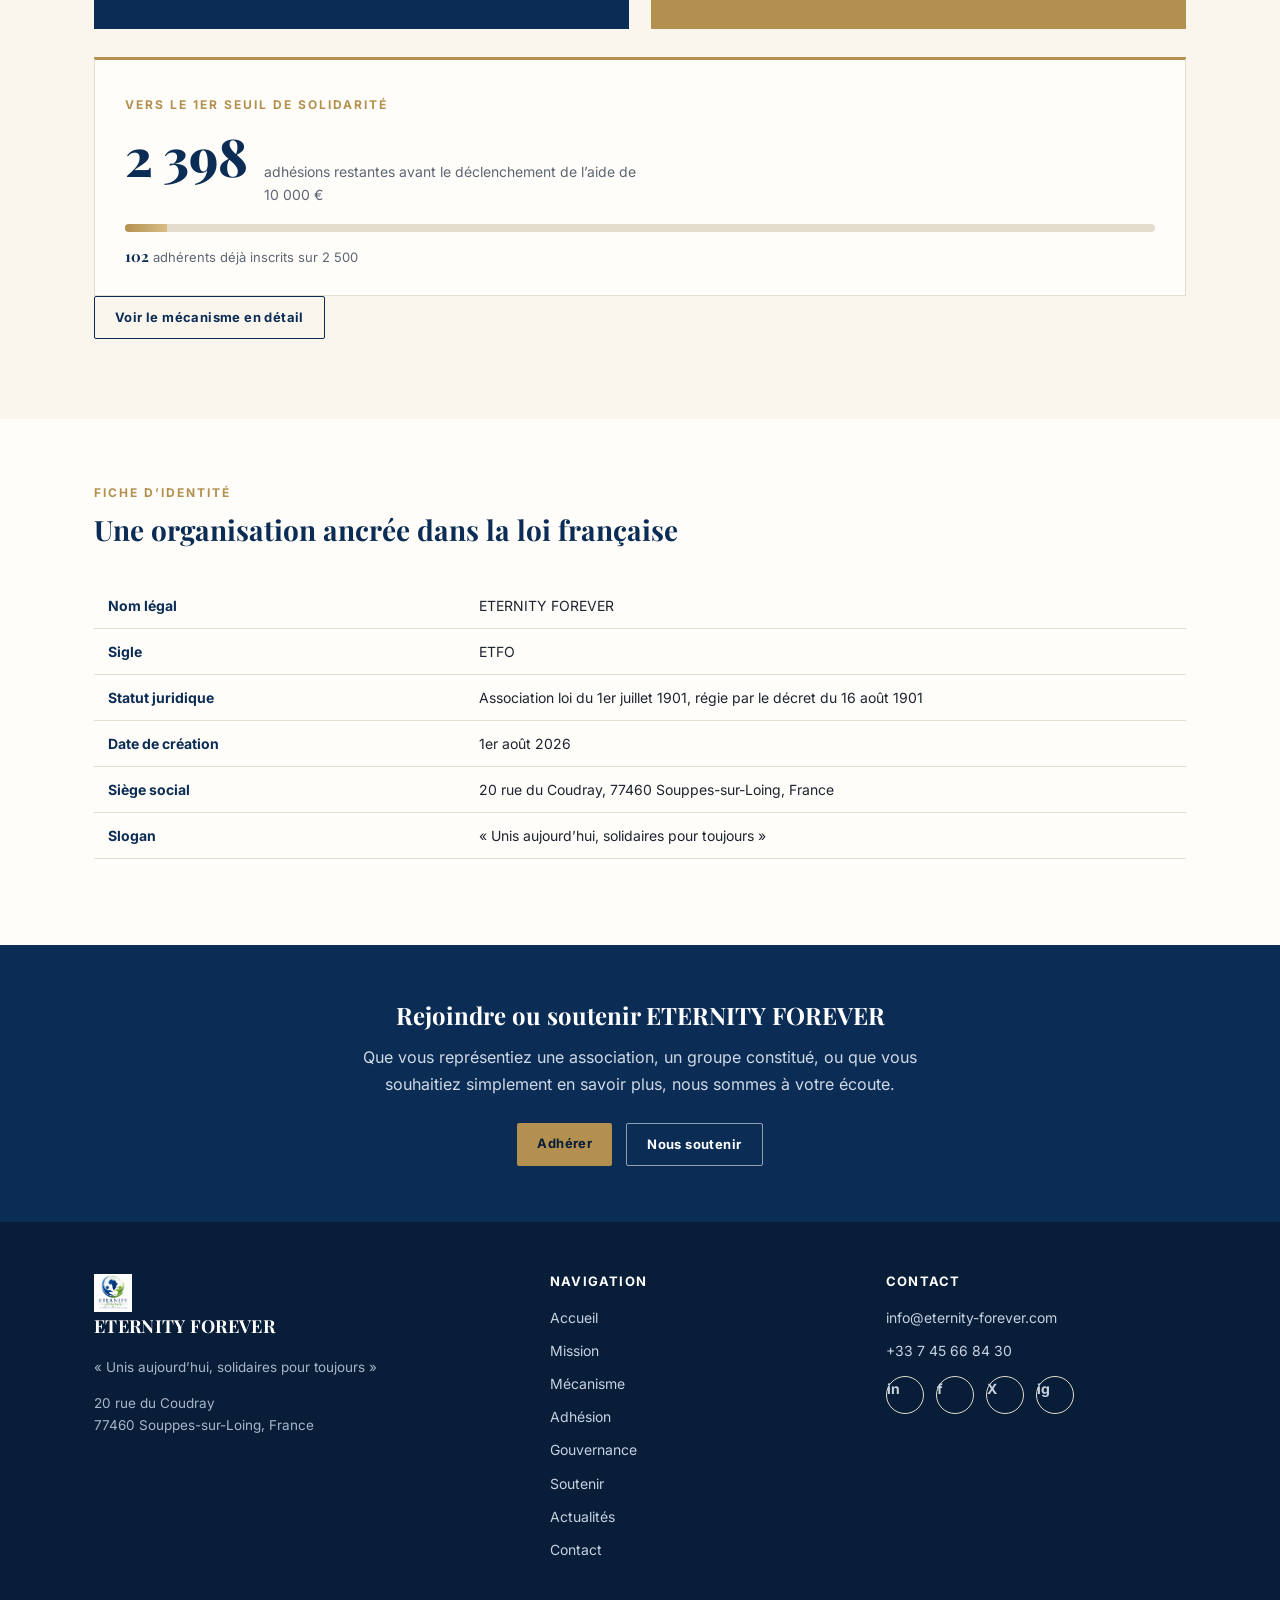
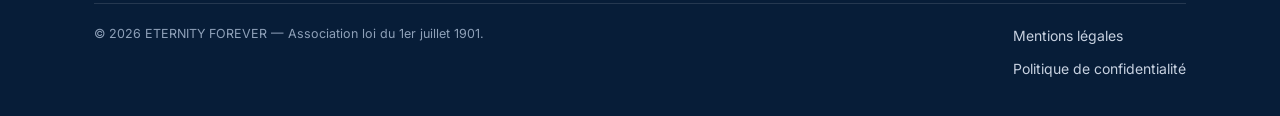
==== commit f918d8cb: "Compteur" ====
--- a/index.html
+++ b/index.html
@@ -8,7 +8,7 @@
 <link rel="canonical" href="https://eternity-forever.com/">
 <meta name="robots" content="index, follow">
 <link rel="icon" type="image/png" href="assets/favicon.png">
-<link rel="stylesheet" href="assets/styles.css?v=1789476355804">
+<link rel="stylesheet" href="assets/styles.css?v=1789475439894">
 
 <meta property="og:type" content="website">
 <meta property="og:site_name" content="ETERNITY FOREVER">
@@ -159,7 +159,7 @@
         <tr><td class="k">Nom légal</td><td>ETERNITY FOREVER</td></tr>
         <tr><td class="k">Sigle</td><td>ETFO</td></tr>
         <tr><td class="k">Statut juridique</td><td>Association loi du 1er juillet 1901, régie par le décret du 16 août 1901</td></tr>
-        <tr><td class="k">Date de création</td><td>1er août 2026 · Déclarée en sous-préfecture de Fontainebleau le 3 septembre 2026</td></tr>
+        <tr><td class="k">Date de création</td><td>1er août 2026</td></tr>
         <tr><td class="k">Siège social</td><td>20 rue du Coudray, 77460 Souppes-sur-Loing, France</td></tr>
         <tr><td class="k">Slogan</td><td>« Unis aujourd’hui, solidaires pour toujours »</td></tr>
       </table>
@@ -218,6 +218,6 @@
       </div>
     </div>
   </footer>
-<script src="assets/main.js?v=1789476355804"></script>
+<script src="assets/main.js?v=1789475439894"></script>
 </body>
 </html>
--- a/assets/styles.css
+++ b/assets/styles.css
@@ -195,16 +195,6 @@
 table.info td{ padding:11px 14px; border-bottom:1px solid var(--hair); vertical-align:top; }
 table.info td.k{ font-weight:700; color:var(--navy); width:34%; }
 
-/* Document officiel (capture + lien PDF) */
-.doc-showcase{ display:flex; gap:28px; align-items:flex-start; background:var(--paper); border:1px solid var(--hair); border-top:3px solid var(--navy); padding:28px; margin:28px 0; flex-wrap:wrap; }
-.doc-showcase .doc-thumb{ flex:0 0 200px; display:block; }
-.doc-showcase .doc-thumb img{ width:100%; border:1px solid var(--hair); }
-.doc-showcase .doc-info{ flex:1; min-width:240px; }
-.doc-showcase .doc-label{ font-size:11px; letter-spacing:1.6px; text-transform:uppercase; color:var(--gold); font-weight:700; margin-bottom:8px; }
-.doc-showcase .doc-info h3{ font-size:17px; margin-bottom:10px; }
-.doc-showcase .doc-info p{ font-size:14px; color:var(--muted); margin:0 0 18px; }
-@media (max-width:600px){ .doc-showcase{ flex-direction:column; padding:22px; } .doc-showcase .doc-thumb{ flex:0 0 auto; max-width:220px; margin:0 auto; } }
-
 /* Org chart */
 .org{ display:flex; flex-direction:column; align-items:center; gap:0; margin:34px 0; }
 .org-box{ width:100%; max-width:560px; border:1.5px solid var(--navy); padding:16px 22px; text-align:center; background:var(--paper); }
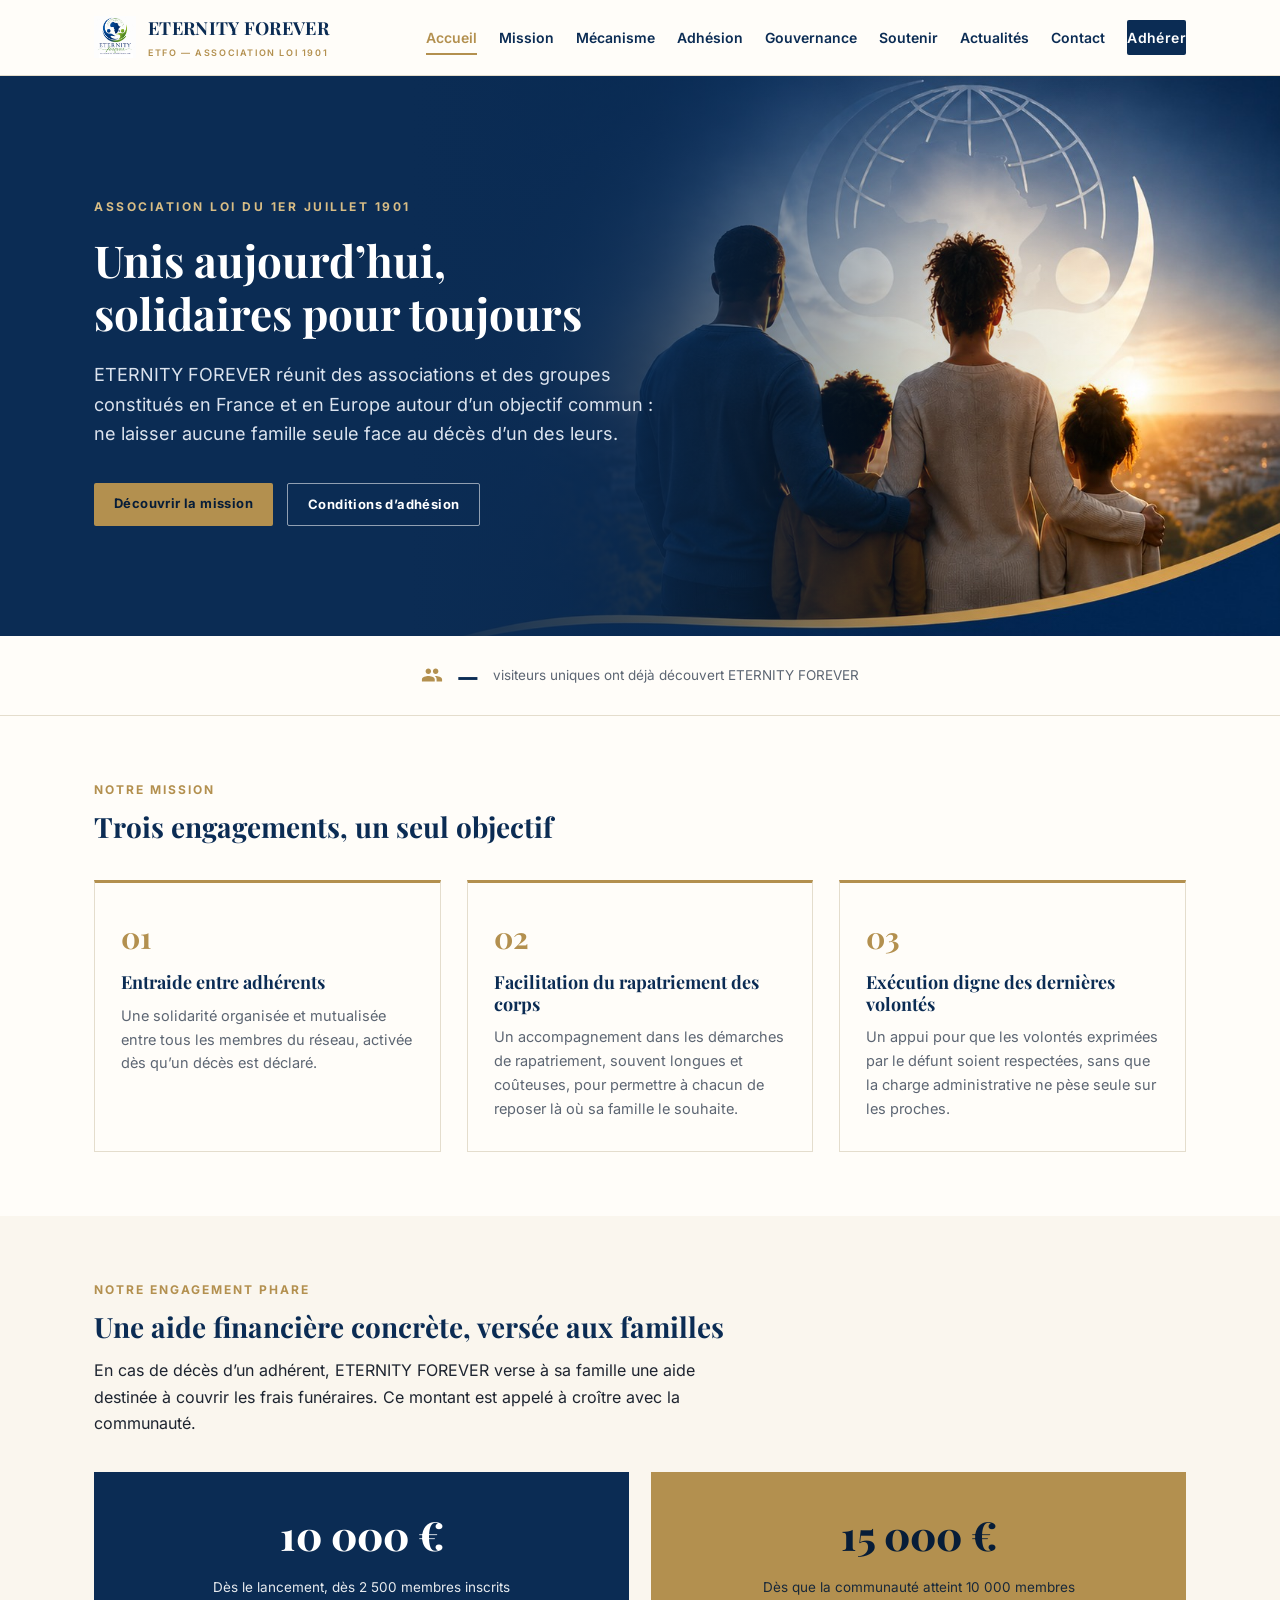
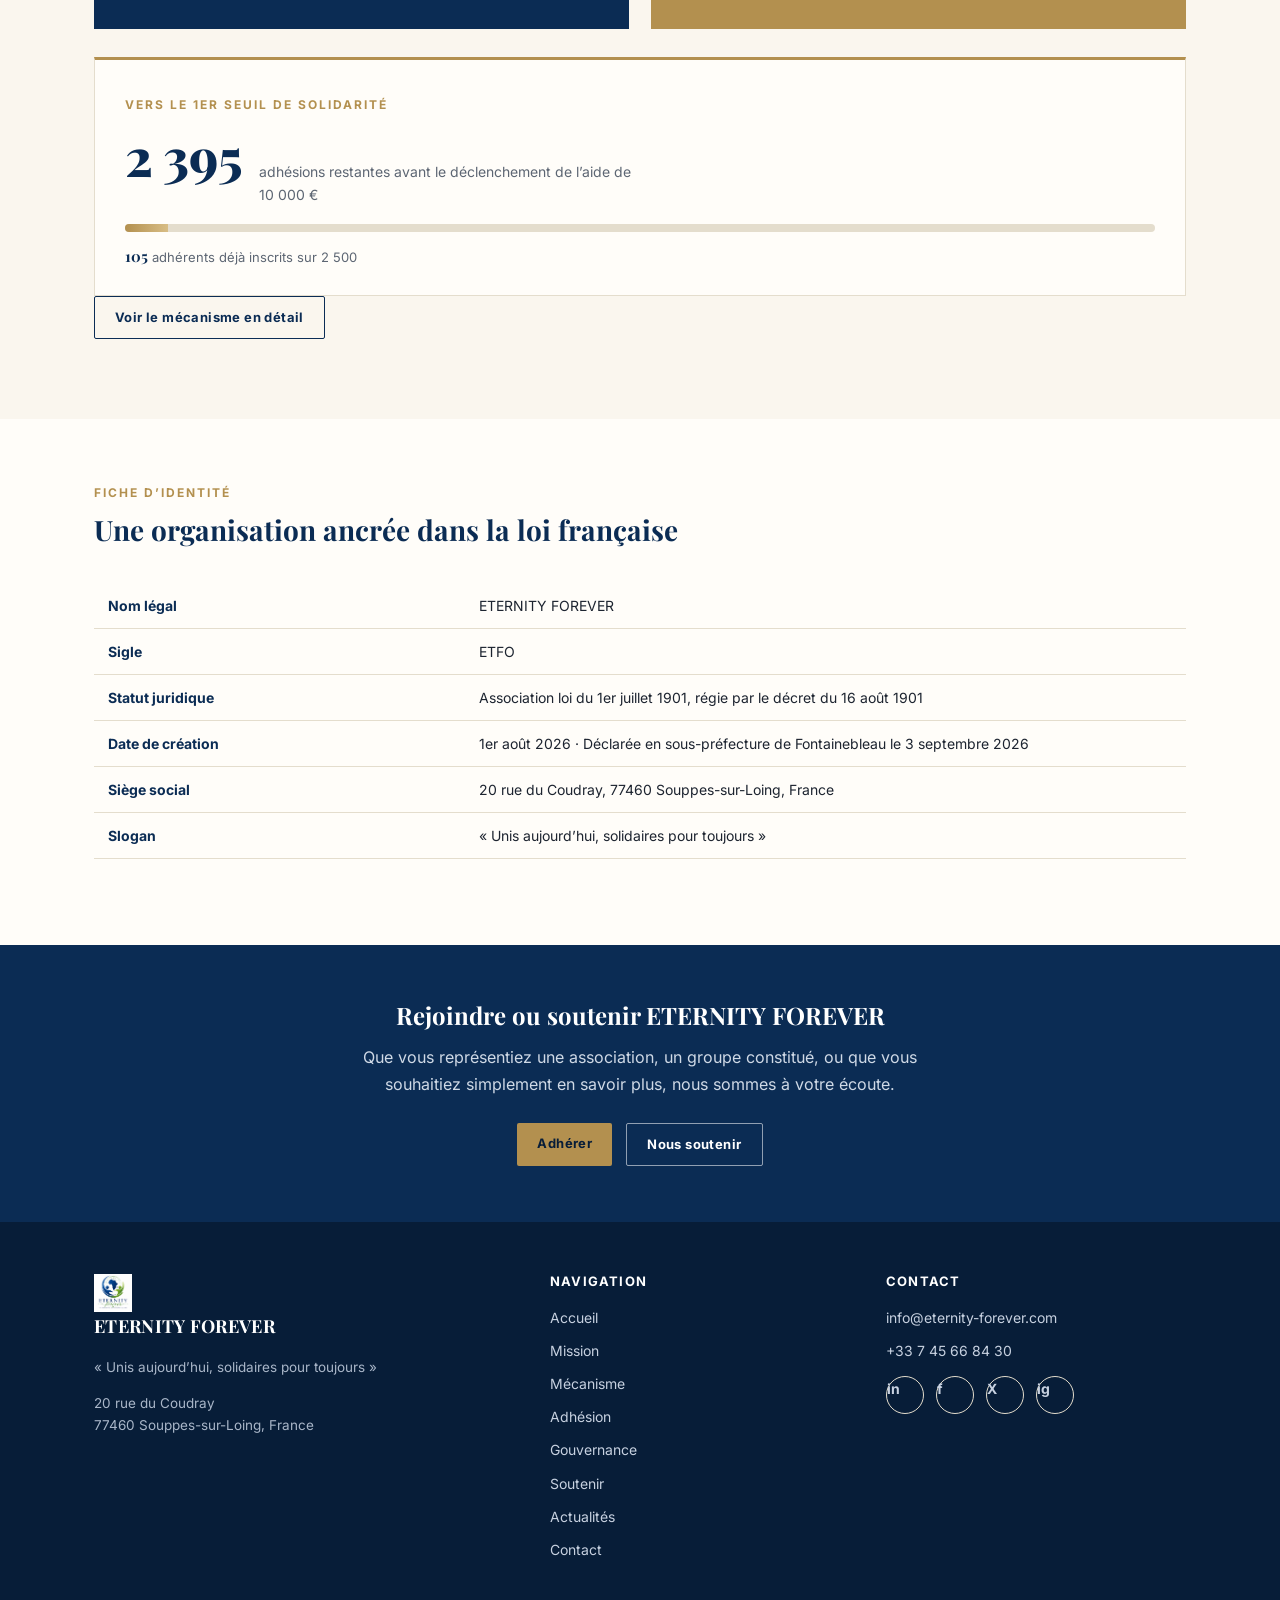
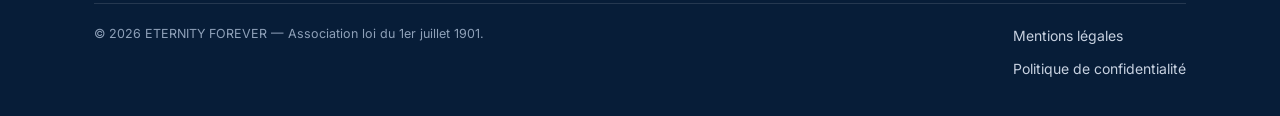
==== commit 10e4b1e2: "105 adhérents" ====
--- a/index.html
+++ b/index.html
@@ -8,7 +8,7 @@
 <link rel="canonical" href="https://eternity-forever.com/">
 <meta name="robots" content="index, follow">
 <link rel="icon" type="image/png" href="assets/favicon.png">
-<link rel="stylesheet" href="assets/styles.css?v=1789475439894">
+<link rel="stylesheet" href="assets/styles.css?v=1789722526304">
 
 <meta property="og:type" content="website">
 <meta property="og:site_name" content="ETERNITY FOREVER">
@@ -138,11 +138,11 @@
       <div class="countdown-box">
         <span class="cd-kicker">VERS LE 1ER SEUIL DE SOLIDARITÉ</span>
         <div class="cd-figures">
-          <span class="cd-number">2 398</span>
+          <span class="cd-number">2 395</span>
           <span class="cd-caption">adhésions restantes avant le déclenchement de l’aide de 10 000 €</span>
         </div>
-        <div class="cd-bar-track"><div class="cd-bar-fill" style="width:4.08%"></div></div>
-        <div class="cd-foot"><strong>102</strong> adhérents déjà inscrits sur 2 500</div>
+        <div class="cd-bar-track"><div class="cd-bar-fill" style="width:4.2%"></div></div>
+        <div class="cd-foot"><strong>105</strong> adhérents déjà inscrits sur 2 500</div>
       </div>
 
       <p><a href="mecanisme.html" class="cta-btn ghost">Voir le mécanisme en détail</a></p>
@@ -159,7 +159,7 @@
         <tr><td class="k">Nom légal</td><td>ETERNITY FOREVER</td></tr>
         <tr><td class="k">Sigle</td><td>ETFO</td></tr>
         <tr><td class="k">Statut juridique</td><td>Association loi du 1er juillet 1901, régie par le décret du 16 août 1901</td></tr>
-        <tr><td class="k">Date de création</td><td>1er août 2026</td></tr>
+        <tr><td class="k">Date de création</td><td>1er août 2026 · Déclarée en sous-préfecture de Fontainebleau le 3 septembre 2026</td></tr>
         <tr><td class="k">Siège social</td><td>20 rue du Coudray, 77460 Souppes-sur-Loing, France</td></tr>
         <tr><td class="k">Slogan</td><td>« Unis aujourd’hui, solidaires pour toujours »</td></tr>
       </table>
@@ -218,6 +218,6 @@
       </div>
     </div>
   </footer>
-<script src="assets/main.js?v=1789475439894"></script>
+<script src="assets/main.js?v=1789722526304"></script>
 </body>
 </html>
--- a/assets/styles.css
+++ b/assets/styles.css
@@ -195,6 +195,16 @@
 table.info td{ padding:11px 14px; border-bottom:1px solid var(--hair); vertical-align:top; }
 table.info td.k{ font-weight:700; color:var(--navy); width:34%; }
 
+/* Document officiel (capture + lien PDF) */
+.doc-showcase{ display:flex; gap:28px; align-items:flex-start; background:var(--paper); border:1px solid var(--hair); border-top:3px solid var(--navy); padding:28px; margin:28px 0; flex-wrap:wrap; }
+.doc-showcase .doc-thumb{ flex:0 0 200px; display:block; }
+.doc-showcase .doc-thumb img{ width:100%; border:1px solid var(--hair); }
+.doc-showcase .doc-info{ flex:1; min-width:240px; }
+.doc-showcase .doc-label{ font-size:11px; letter-spacing:1.6px; text-transform:uppercase; color:var(--gold); font-weight:700; margin-bottom:8px; }
+.doc-showcase .doc-info h3{ font-size:17px; margin-bottom:10px; }
+.doc-showcase .doc-info p{ font-size:14px; color:var(--muted); margin:0 0 18px; }
+@media (max-width:600px){ .doc-showcase{ flex-direction:column; padding:22px; } .doc-showcase .doc-thumb{ flex:0 0 auto; max-width:220px; margin:0 auto; } }
+
 /* Org chart */
 .org{ display:flex; flex-direction:column; align-items:center; gap:0; margin:34px 0; }
 .org-box{ width:100%; max-width:560px; border:1.5px solid var(--navy); padding:16px 22px; text-align:center; background:var(--paper); }
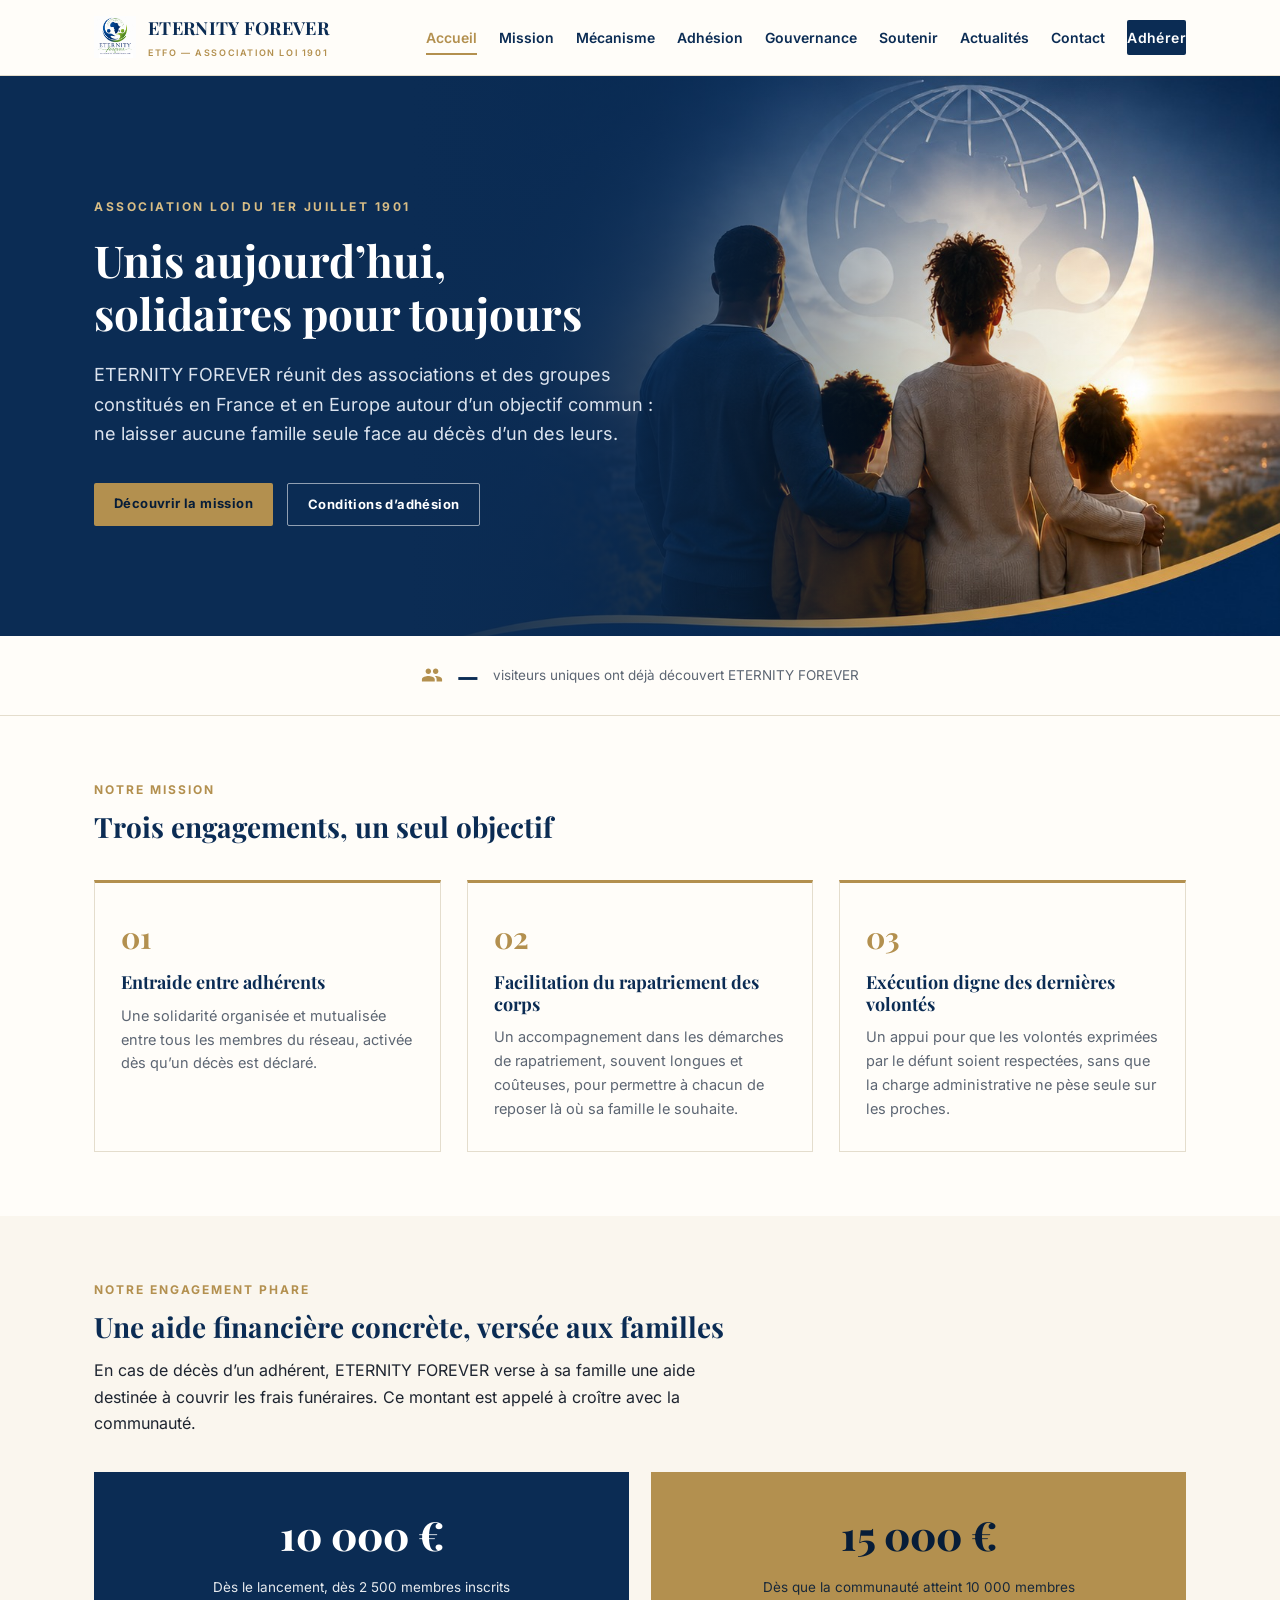
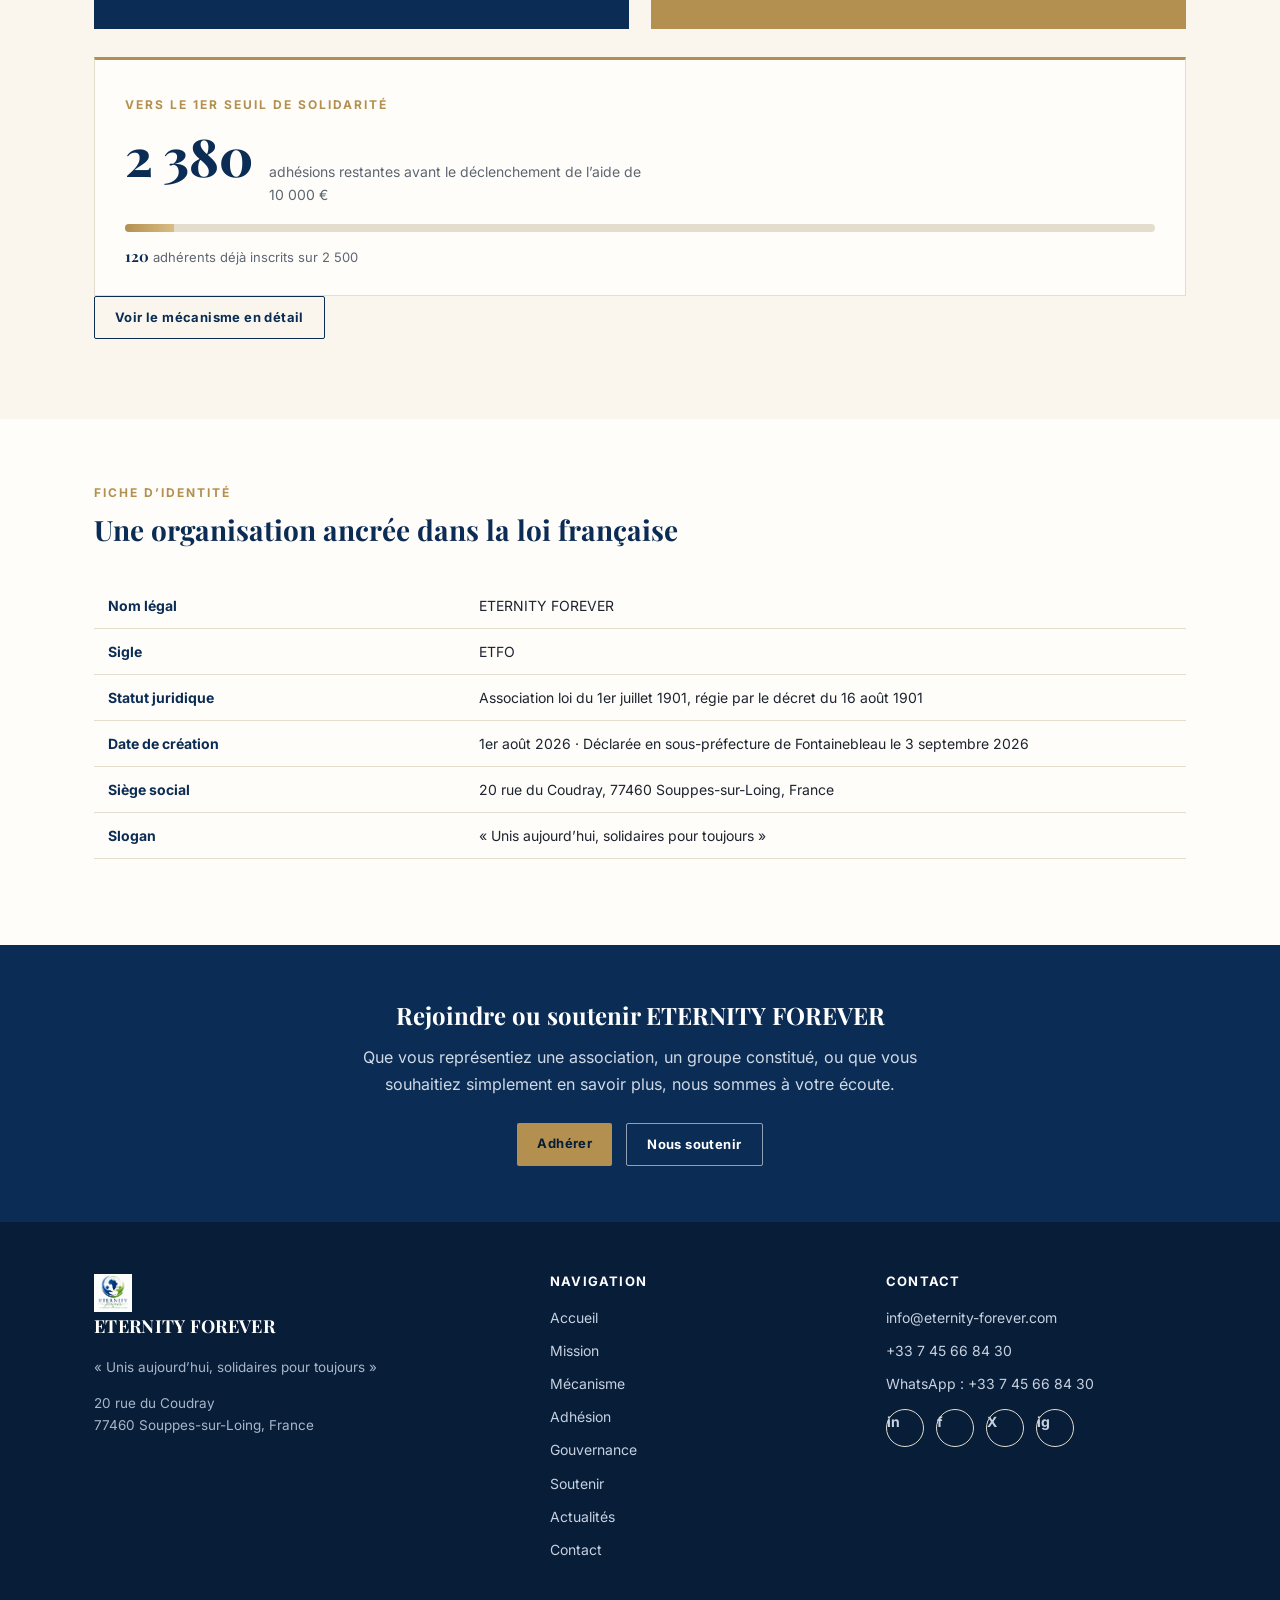
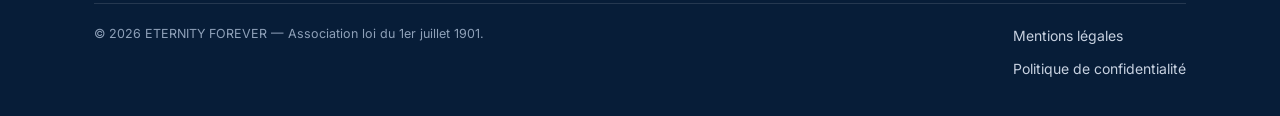
==== commit d9a7706f: "modif" ====
--- a/index.html
+++ b/index.html
@@ -8,7 +8,7 @@
 <link rel="canonical" href="https://eternity-forever.com/">
 <meta name="robots" content="index, follow">
 <link rel="icon" type="image/png" href="assets/favicon.png">
-<link rel="stylesheet" href="assets/styles.css?v=1789722526304">
+<link rel="stylesheet" href="assets/styles.css?v=1790956437216">
 
 <meta property="og:type" content="website">
 <meta property="og:site_name" content="ETERNITY FOREVER">
@@ -138,11 +138,11 @@
       <div class="countdown-box">
         <span class="cd-kicker">VERS LE 1ER SEUIL DE SOLIDARITÉ</span>
         <div class="cd-figures">
-          <span class="cd-number">2 395</span>
+          <span class="cd-number">2 380</span>
           <span class="cd-caption">adhésions restantes avant le déclenchement de l’aide de 10 000 €</span>
         </div>
-        <div class="cd-bar-track"><div class="cd-bar-fill" style="width:4.2%"></div></div>
-        <div class="cd-foot"><strong>105</strong> adhérents déjà inscrits sur 2 500</div>
+        <div class="cd-bar-track"><div class="cd-bar-fill" style="width:4.8%"></div></div>
+        <div class="cd-foot"><strong>120</strong> adhérents déjà inscrits sur 2 500</div>
       </div>
 
       <p><a href="mecanisme.html" class="cta-btn ghost">Voir le mécanisme en détail</a></p>
@@ -204,6 +204,7 @@
           <h4>Contact</h4>
           <a href="mailto:info@eternity-forever.com">info@eternity-forever.com</a>
           <a href="tel:+33745668430">+33 7 45 66 84 30</a>
+          <a href="https://wa.me/33745668430" target="_blank" rel="noopener">WhatsApp : +33 7 45 66 84 30</a>
           <div class="social-row" aria-label="Réseaux sociaux d'ETERNITY FOREVER">
             <a href="#" title="LinkedIn (lien à compléter)">in</a>
             <a href="#" title="Facebook (lien à compléter)">f</a>
@@ -218,6 +219,6 @@
       </div>
     </div>
   </footer>
-<script src="assets/main.js?v=1789722526304"></script>
+<script src="assets/main.js?v=1790956437216"></script>
 </body>
 </html>
--- a/assets/styles.css
+++ b/assets/styles.css
@@ -228,6 +228,8 @@
 .contact-card .lbl{ font-size:11px; letter-spacing:1.4px; text-transform:uppercase; color:var(--gold); font-weight:700; margin-bottom:8px; }
 .contact-card .val{ font-size:15px; color:var(--ink); font-weight:600; }
 .contact-card a.val{ color:var(--navy); }
+.contact-card .note{ font-size:13px; color:var(--muted); margin-top:8px; line-height:1.5; }
+.contact-card .note a{ color:var(--green); font-weight:600; }
 
 form.contact-form{ display:grid; gap:16px; max-width:640px; margin-top:24px; }
 form.contact-form label{ font-size:13px; font-weight:700; color:var(--navy); display:block; margin-bottom:6px; }
